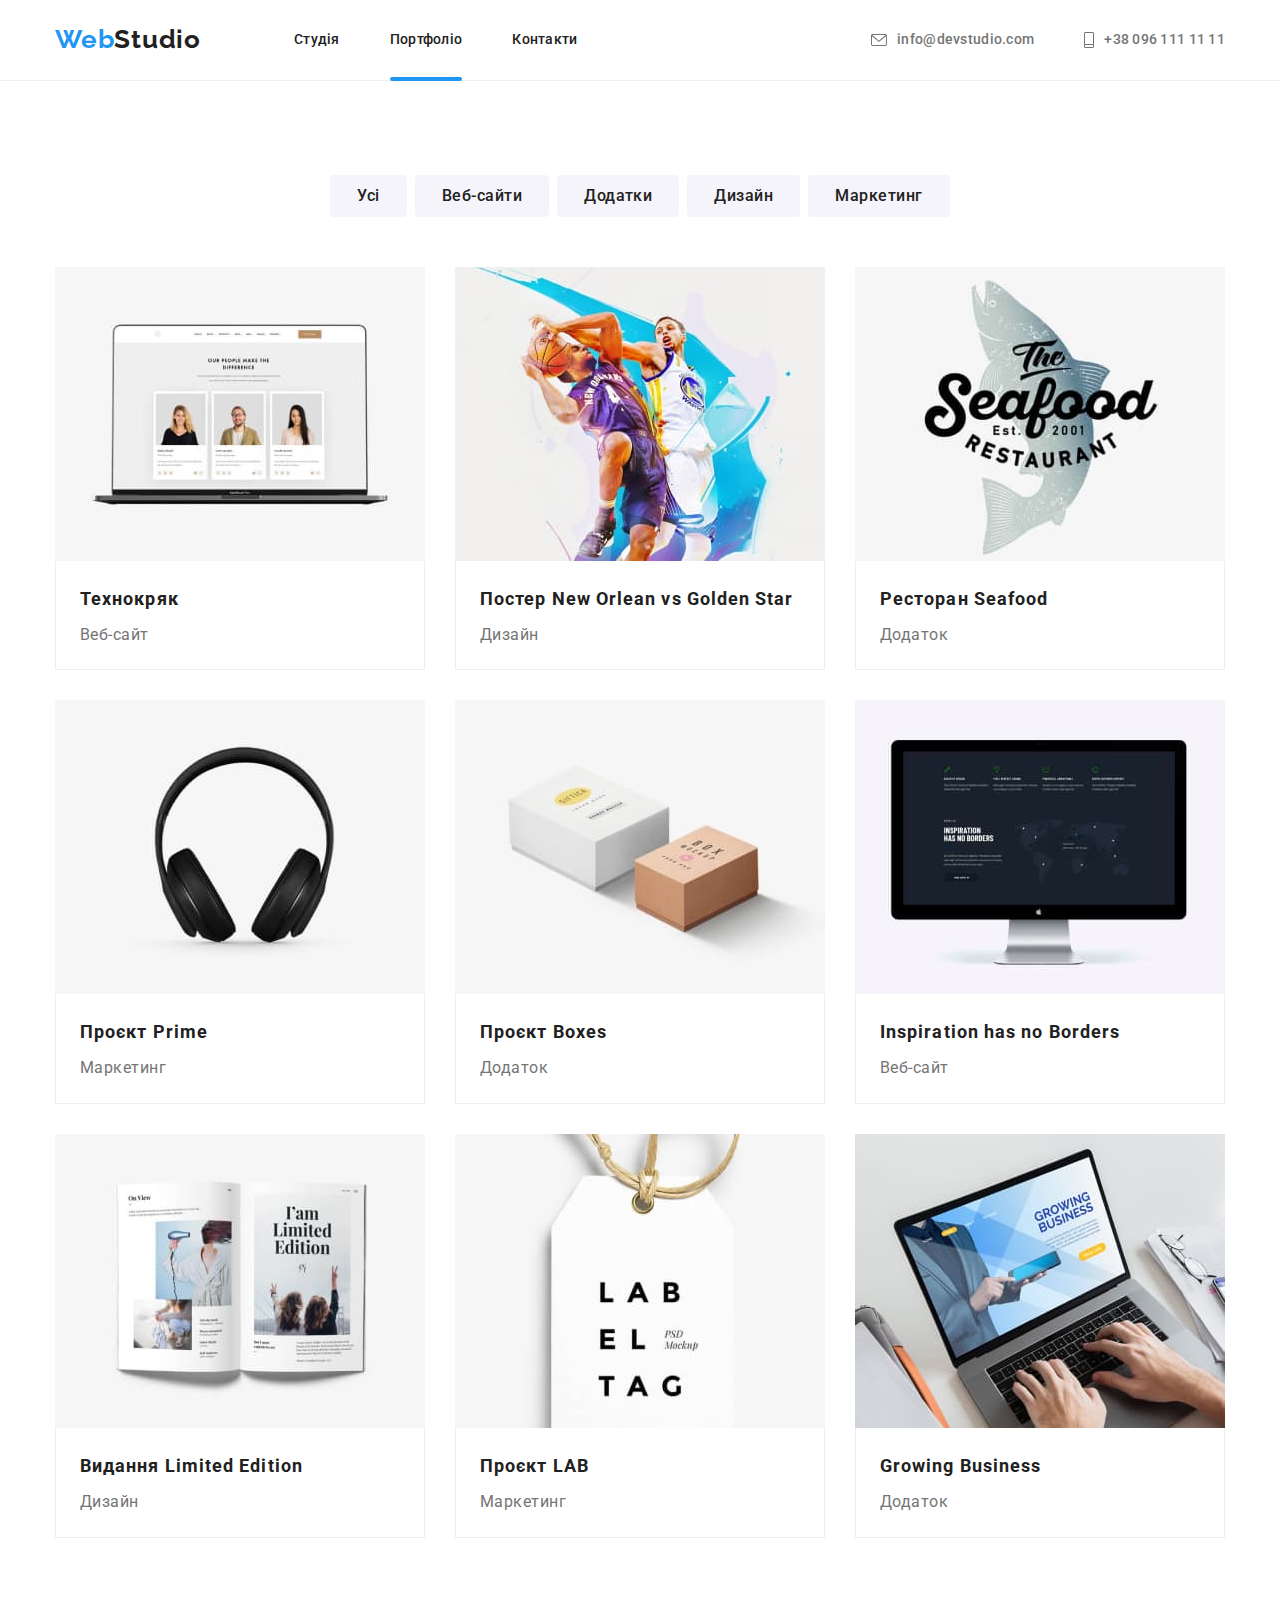
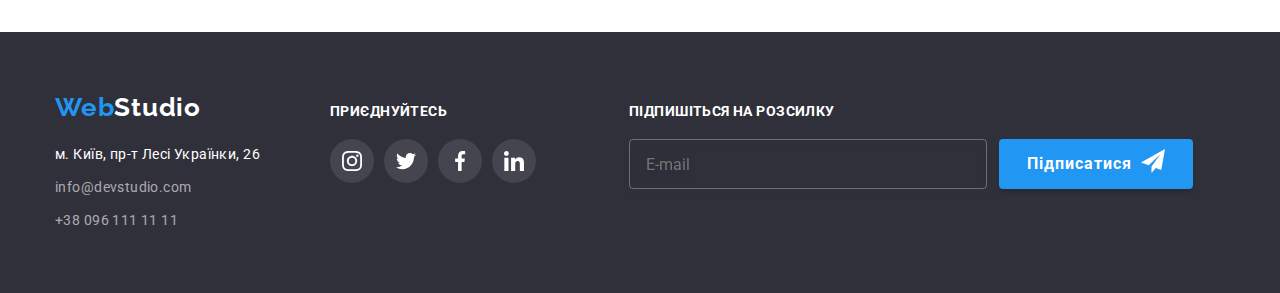
==== portfolio.html @ 8f088856 "1" ====
<!DOCTYPE html>
<html lang="uk">
  <head>
    <meta charset="UTF-8" />
    <meta http-equiv="X-UA-Compatible" content="IE=edge" />
    <meta name="viewport" content="width=device-width, initial-scale=1.0" />
    <title>WebSite</title>
    <link rel="preconnect" href="https://fonts.googleapis.com" />
    <link rel="preconnect" href="https://fonts.gstatic.com" crossorigin />
    <link
      href="https://fonts.googleapis.com/css2?family=Raleway:wght@700&family=Roboto:wght@400;500;700;900&display=swap"
      rel="stylesheet"
    />
    <link
      rel="stylesheet"
      href="https://cdnjs.cloudflare.com/ajax/libs/modern-normalize/1.1.0/modern-normalize.min.css"
    />
    <link rel="stylesheet" href="" />
    <link rel="stylesheet" href="./css/main.min.css" />
  </head>
  <body class="page">
    <header class="page-header">
      <div class="conteiner dis-flex">
        <nav class="header-nav">
          <a href="#" class="logo"><span class="accent">Web</span>Studio</a>
          <ul class="site-nav list">
            <li class="item">
              <a href="./index.html" class="link">Студія</a>
            </li>
            <li class="item">
              <a href="./portfolio.html" class="link current">Портфоліо</a>
            </li>
            <li class="item"><a href="#" class="link">Контакти</a></li>
          </ul>
        </nav>
        <div class="header-connect">
          <ul class="authorization-nav list">
            <li class="item item-mail">
              <a href="mailto:info@devstudio.com" class="link"
                ><svg class="mail-icon" width="16" height="12">
                  <use
                    href="./images/symbol-defs.svg#icon-envelope-hover"
                  ></use>
                </svg>
                info@devstudio.com</a
              >
            </li>
            <li class="item item-tell">
              <a href="tel:+380961111111" class="link">
                <svg class="tell-icon" width="10" height="16">
                  <use href="./images/symbol-defs.svg#icon-Vector"></use>
                </svg>
                +38 096 111 11 11</a
              >
            </li>
          </ul>
        </div>
      </div>
    </header>
    <main>
      <section class="section portfolio-elements">
        <div class="conteiner">
          <h1 class="visually-hidden">Портфоліо</h1>
          <ul class="list">
            <li class="button-list">
              <button type="button" class="button-portf">Усі</button>
            </li>
            <li class="button-list">
              <button type="button" class="button-portf">Веб-сайти</button>
            </li>
            <li class="button-list">
              <button type="button" class="button-portf">Додатки</button>
            </li>
            <li class="button-list">
              <button type="button" class="button-portf">Дизайн</button>
            </li>
            <li class="button-list">
              <button type="button" class="button-portf">Маркетинг</button>
            </li>
          </ul>
          <ul class="portfolio-list">
            <li class="card-set">
              <a href="#" class="link">
                <div class="portfolio-text-wrap">
                  <img src="images/imgport1.jpg" alt="Технокряк" width="370" />
                  <p class="portfolio-text">
                    Ресурс пропонує комплексні пропозиції з різним рівнем
                    функціоналу та сервісів. Все це дозволить відвідувачу
                    отримати вичерпні відомості про компанію чи приватну особу.
                  </p>
                </div>
                <div class="description">
                  <h2 class="portf-title">Технокряк</h2>
                  <p class="paragraph">Веб-сайт</p>
                </div>
              </a>
            </li>
            <li class="card-set">
              <a href="#" class="link">
                <div class="portfolio-text-wrap">
                  <img
                    src="images/imgport2.jpg"
                    alt="Постер New Orlean vs Golden Star"
                    width="370"
                  />
                  <p class="portfolio-text">
                    Ресурс пропонує комплексні пропозиції з різним рівнем
                    функціоналу та сервісів. Все це дозволить відвідувачу
                    отримати вичерпні відомості про компанію чи приватну особу.
                  </p>
                </div>
                <div class="description">
                  <h2 class="portf-title">Постер New Orlean vs Golden Star</h2>
                  <p class="paragraph">Дизайн</p>
                </div>
              </a>
            </li>
            <li class="card-set">
              <a href="#" class="link">
                <div class="portfolio-text-wrap">
                  <img
                    src="images/imgport3.jpg"
                    alt="Ресторан Seafood"
                    width="370"
                  />
                  <p class="portfolio-text">
                    Ресурс пропонує комплексні пропозиції з різним рівнем
                    функціоналу та сервісів. Все це дозволить відвідувачу
                    отримати вичерпні відомості про компанію чи приватну особу.
                  </p>
                </div>
                <div class="description">
                  <h2 class="portf-title">Ресторан Seafood</h2>
                  <p class="paragraph">Додаток</p>
                </div>
              </a>
            </li>
            <li class="card-set">
              <a href="#" class="link">
                <div class="portfolio-text-wrap">
                  <img
                    src="images/imgport4.jpg"
                    alt="Проєкт Prime"
                    width="370"
                  />
                  <p class="portfolio-text">
                    Ресурс пропонує комплексні пропозиції з різним рівнем
                    функціоналу та сервісів. Все це дозволить відвідувачу
                    отримати вичерпні відомості про компанію чи приватну особу.
                  </p>
                </div>
                <div class="description">
                  <h2 class="portf-title">Проєкт Prime</h2>
                  <p class="paragraph">Маркетинг</p>
                </div>
              </a>
            </li>
            <li class="card-set">
              <a href="#" class="link">
                <div class="portfolio-text-wrap">
                  <img
                    src="images/imgport5.jpg"
                    alt="Проєкт Boxes"
                    width="370"
                  />
                  <p class="portfolio-text">
                    Ресурс пропонує комплексні пропозиції з різним рівнем
                    функціоналу та сервісів. Все це дозволить відвідувачу
                    отримати вичерпні відомості про компанію чи приватну особу.
                  </p>
                </div>
                <div class="description">
                  <h2 class="portf-title">Проєкт Boxes</h2>
                  <p class="paragraph">Додаток</p>
                </div>
              </a>
            </li>
            <li class="card-set">
              <a href="#" class="link"
                ><div class="portfolio-text-wrap">
                  <img
                    src="images/imgport6.jpg"
                    alt="Inspiration has no Borders"
                    width="370"
                  />
                  <p class="portfolio-text">
                    Ресурс пропонує комплексні пропозиції з різним рівнем
                    функціоналу та сервісів. Все це дозволить відвідувачу
                    отримати вичерпні відомості про компанію чи приватну особу.
                  </p>
                </div>
                <div class="description">
                  <h2 class="portf-title">Inspiration has no Borders</h2>
                  <p class="paragraph">Веб-сайт</p>
                </div>
              </a>
            </li>
            <li class="card-set">
              <a href="#" class="link"
                ><div class="portfolio-text-wrap">
                  <img
                    src="images/imgport7.jpg"
                    alt="Видання Limited Edition"
                    width="370"
                  />
                  <p class="portfolio-text">
                    Ресурс пропонує комплексні пропозиції з різним рівнем
                    функціоналу та сервісів. Все це дозволить відвідувачу
                    отримати вичерпні відомості про компанію чи приватну особу.
                  </p>
                </div>
                <div class="description">
                  <h2 class="portf-title">Видання Limited Edition</h2>
                  <p class="paragraph">Дизайн</p>
                </div>
              </a>
            </li>
            <li class="card-set">
              <a href="#" class="link"
                ><div class="portfolio-text-wrap">
                  <img src="images/imgport8.jpg" alt="Проєкт LAB" width="370" />
                  <p class="portfolio-text">
                    Ресурс пропонує комплексні пропозиції з різним рівнем
                    функціоналу та сервісів. Все це дозволить відвідувачу
                    отримати вичерпні відомості про компанію чи приватну особу.
                  </p>
                </div>
                <div class="description">
                  <h2 class="portf-title">Проєкт LAB</h2>
                  <p class="paragraph">Маркетинг</p>
                </div>
              </a>
            </li>
            <li class="card-set">
              <a href="#" class="link"
                ><div class="portfolio-text-wrap">
                  <img
                    src="images/imgport9.jpg"
                    alt="Growing Business"
                    width="370"
                  />
                  <p class="portfolio-text">
                    Ресурс пропонує комплексні пропозиції з різним рівнем
                    функціоналу та сервісів. Все це дозволить відвідувачу
                    отримати вичерпні відомості про компанію чи приватну особу.
                  </p>
                </div>
                <div class="description">
                  <h2 class="portf-title">Growing Business</h2>
                  <p class="paragraph">Додаток</p>
                </div>
              </a>
            </li>
          </ul>
        </div>
      </section>
    </main>
    <footer class="footer">
      <div class="conteiner footers">
        <div class="footer-conteiner">
          <a href="#" class="footer-logo"
            ><span class="accent">Web</span>Studio</a
          >
          <address class="address-list">
            <ul class="adress-nav list">
              <li class="adress-item">
                <a
                  href="https://goo.gl/maps/4d14MWFSyeB379iVA"
                  target="_blank"
                  rel="noopener noreferrer nofollow"
                  class="link street"
                  >м. Київ, пр-т Лесі Українки, 26
                </a>
              </li>
              <li class="adress-item">
                <a href="mailto:info@devstudio.com" class="link"
                  >info@devstudio.com</a
                >
              </li>
              <li class="adress-item">
                <a href="tel:+380961111111" class="link">+38 096 111 11 11</a>
              </li>
            </ul>
          </address>
        </div>
        <div class="footer-join">
          <h2 class="jo-in">приєднуйтесь</h2>
          <ul class="join-list list">
            <li class="join-item">
              <a href="" class="join-link link">
                <svg class="socs-icon" width="20" height="20">
                  <use href="./images/symbol-defs.svg#icon-instagram-2"></use>
                </svg>
              </a>
            </li>
            <li class="join-item">
              <a href="" class="join-link link">
                <svg class="socs-icon" width="20" height="20">
                  <use href="./images/symbol-defs.svg#icon-twitter-1"></use>
                </svg>
              </a>
            </li>
            <li class="join-item">
              <a href="" class="join-link link">
                <svg class="socs-icon" width="20" height="20">
                  <use href="./images/symbol-defs.svg#icon-facebook-1"></use>
                </svg>
              </a>
            </li>
            <li class="join-item">
              <a href="" class="join-link link">
                <svg class="socs-icon" width="20" height="20">
                  <use href="./images/symbol-defs.svg#icon-linkedin-1"></use>
                </svg>
              </a>
            </li>
          </ul>
        </div>
        <div class="footer-subscription">
          <p class="subscription">Підпишіться на розсилку</p>

          <form class="subscription-form">
            <input
              type="email"
              name="subscription"
              class="subscription-input"
              placeholder="E-mail"
            />

            <button class="subscription-button">
              Підписатися
              <svg class="writing-icon" width="24" height="24">
                <use href="./images/symbol-defs.svg#icon-icon-send"></use>
              </svg>
            </button>
          </form>
        </div>
      </div>
    </footer>
  </body>
</html>
---- css/main.min.css ----
:root{--primary-text-color: #757575;--title-text-color: #212121;--accent-color: #2196f3;--primary-bg-color: #2196f3;--primary-bt-color: #ffffff;--fone-bt-color: #2196f3;--background-color: #2f303a;--background-bt-clor: #f5f4fa;--color-button-act: #188ce8;--footer-adress: #ffffff99;--border: #eeeeee}body{color:var(--primary-text-color);background-color:var(--primary-bt-color);font-family:Roboto,sans-serif;letter-spacing:.03em}.visually-hidden{position:absolute;white-space:nowrap;width:1px;height:1px;overflow:hidden;border:0;padding:0;clip:rect(0 0 0 0);-webkit-clip-path:inset(50%);clip-path:inset(50%);margin:-1px}.backdrop.is-hidden{opacity:0;visibility:hidden;pointer-events:none}.visually-hidden{position:absolute;white-space:nowrap;width:1px;height:1px;overflow:hidden;border:0;padding:0;clip:rect(0 0 0 0);-webkit-clip-path:inset(50%);clip-path:inset(50%);margin:-1px}.backdrop.is-hidden .modal{transform:translate(-50%, -50%) scale(0)}html{box-sizing:border-box}html{box-sizing:border-box}p,h1,h2,h3,h4,h5,h6{margin:0}ul,ol{margin:0;padding-left:0}button{cursor:pointer}address{font-style:normal}img{display:block;max-width:100%;height:auto}.mail-icon{fill:currentColor;margin-right:10px}.item-mail:hover .mail-icon,.item-mail:focus .mail-icon{fill:currentColor}.tell-icon{fill:currentColor;margin-right:10px}.tell-icon:hover .tell-icon,.tell-icon:focus .tell-icon{fill:currentColor}.writing-icon{margin-left:9px;width:24px;height:24px;fill:var(--primary-bt-color);text-align:center;justify-content:center}.customers-icon{fill:#afb1b8;transition:fill 250ms cubic-bezier(0.4, 0, 0.2, 1),border-color 250ms cubic-bezier(0.4, 0, 0.2, 1)}.customers-link:hover .customers-icon,.customers-link:focus .customers-icon{fill:var(--primary-bg-color)}.soc-icon{fill:currentColor}.soc-icon .soc-link{width:100%;height:100%;background-color:var(--primary-bt-color);border-radius:50%;display:flex;color:#afb1b8;align-items:center;justify-content:center;transition:color 250ms cubic-bezier(0.4, 0, 0.2, 1),background-color 250ms cubic-bezier(0.4, 0, 0.2, 1)}.soc-icon .soc-link *:hover,.soc-icon .soc-link *:focus{background-color:var(--fone-bt-color);color:var(--primary-bt-color)}.logo{margin-right:93px;color:var(--title-text-color);font-family:"Raleway",sans-serif;font-weight:700;font-size:26px;line-height:1.2;letter-spacing:.03em;text-decoration:none}.accent{color:var(--accent-color)}.footer-logo{margin-bottom:20px}.footer-logo{color:var(--primary-bt-color);font-family:"Raleway",sans-serif;font-weight:700;font-size:26px;line-height:1.2;letter-spacing:.03em;text-decoration:none}.hero-title{display:block;max-width:696px;align-items:center}.hero-title{margin-left:auto;margin-right:auto;margin-bottom:30px;color:var(--primary-bt-color);font-weight:900;font-size:44px;line-height:1.36;letter-spacing:.06em;text-transform:uppercase}.feature-list .title{margin-bottom:10px;font-weight:700;font-size:14px;line-height:1.14;letter-spacing:.03em;text-transform:uppercase;color:var(--title-text-color)}.section .section-title{color:var(--title-text-color);font-weight:700;font-size:14px;line-height:1.16;letter-spacing:.03em}.customers-title{padding:0;margin-bottom:50px;font-weight:700;font-size:36px;line-height:42px;text-align:center;letter-spacing:.03em;color:var(--title-text-color)}.portf-title{margin-bottom:4px;color:var(--title-text-color);font-weight:700;font-size:18px;line-height:2;letter-spacing:.06em}.team-title{margin-bottom:50px}.team-title{color:var(--title-text-color);font-weight:700;font-size:36px;line-height:1.16;letter-spacing:.03em;text-align:center}.section-team .title{margin-bottom:10px}.section-list .title{color:var(--title-text-color);font-weight:500;font-size:16px;line-height:1.18;letter-spacing:.03em;text-align:center}.portfolio-list .title{color:var(--title-text-color)}.conteiner{width:1200px;padding-left:15px;padding-right:15px;margin:0 auto}.section{padding-top:94px;padding-bottom:94px}.footer-conteiner{display:flex;flex-direction:column}.feature-conteiner{margin-right:30px}.section-team{padding-top:94px;padding-bottom:94px;background-color:var(--background-bt-clor)}.section-title{display:flex;gap:30px}.section-portfolio{color:var(--primary-text-color);font-size:16px;line-height:1.8;letter-spacing:.03em}.section-foto{padding-top:0}.section-title>.foto-title{flex-basis:calc((100% - 60px)/3)}.backdrop{width:100%;height:100%;background:rgba(0,0,0,.2);position:fixed;top:0;transition:opacity 300ms linear,visibility 300ms linear}.modal{position:absolute;width:528px;height:581px;left:50%;top:50%;padding:40px;transform:translate(-50%, -50%);background:#fff;box-shadow:0px 1px 3px rgba(0,0,0,.12),0px 1px 1px rgba(0,0,0,.14),0px 2px 1px rgba(0,0,0,.2);border-radius:4px;transition:300ms linear}.model-close{width:30px;height:30px;background:var(--primary-bt-color);border:1px solid rgba(0,0,0,.1);border-radius:50%;position:absolute;top:8px;right:8px;display:flex;align-items:center;justify-content:center;cursor:pointer}.model-close:focus,.model-close:hover{fill:var(--primary-bg-color)}.modal-title{text-align:center;font-weight:700;font-size:20px;line-height:23px;text-align:center;letter-spacing:.03em;color:var(--title-text-color);margin-bottom:12px}.modal-input{width:100%;height:40px;border:1px solid rgba(33,33,33,.2);border-radius:4px;color:var(--title-text-color);padding-left:42px;font-size:16px;outline:rgba(0,0,0,0)}.modal-input:focus{color:var(--title-text-color);border-color:var(--accent-color)}.modal-input:focus+.input-icon{fill:var(--accent-color)}.input-wrap{position:relative}.input-icon{position:absolute;left:15px;top:50%;transform:translateY(-50%)}.input-field{margin-bottom:10px}.label-title{font-weight:400;font-size:12px;line-height:14px;letter-spacing:.01em;color:var(--primary-text-color)}.label-title{display:block;margin-bottom:4px}textarea{resize:none}.modal-text{width:100%;height:110px;border:1px solid rgba(33,33,33,.2);border-radius:4px}.modal-text:focus{color:var(--title-text-color);border-color:var(--accent-color)}.modal-text{font-family:"Roboto";font-style:normal;font-weight:400;font-size:12px;line-height:14px;letter-spacing:.01em;padding:12px 16px;color:var(--title-text-color);outline:rgba(0,0,0,0)}.modal-text::-moz-placeholder{font-family:"Roboto";font-style:normal;font-weight:400;font-size:12px;line-height:14px;letter-spacing:.01em;color:rgba(117,117,117,.5)}.modal-text:-ms-input-placeholder{font-family:"Roboto";font-style:normal;font-weight:400;font-size:12px;line-height:14px;letter-spacing:.01em;color:rgba(117,117,117,.5)}.modal-text::placeholder{font-family:"Roboto";font-style:normal;font-weight:400;font-size:12px;line-height:14px;letter-spacing:.01em;color:rgba(117,117,117,.5)}.comment-label{font-weight:400;font-size:12px;line-height:14px;color:var(--primary-text-color)}.comment-label{display:block;margin-bottom:4px}.textarea{border:1px solid rgba(33,33,33,.2);border-radius:4px;outline:rgba(0,0,0,0)}.modal-field{margin-bottom:20px}.checkbox-field{display:flex;margin-bottom:30px;justify-content:center;text-align:center;align-items:center;margin-left:auto;margin-right:auto}.checkbox-label{display:flex;align-items:center;font-weight:400;font-size:14px;line-height:24px;letter-spacing:.03em;color:var(--primary-text-color)}.checkbox-label span{width:16px;height:15px;border:2px solid var(--title-text-color);border-radius:2px;display:flex;align-items:center;justify-content:center;fill:rgba(0,0,0,0);margin-right:9px;justify-content:center;text-align:center;align-items:center}.input-check:focus+.checkbox-label span span{border-color:var(--accent-color)}.input-check:checked+.checkbox-label span span{background-color:#2196f3;border-color:rgba(0,0,0,0);fill:var(--primary-bt-color)}.modal-form>.button{display:flex;margin:auto}.doc{padding-left:2px;color:var(--accent-color)}.submit-button{margin:auto}.submit-button{border-radius:4px;border-color:rgba(0,0,0,0);padding:10px 50px;display:flex;font-family:inherit;color:var(--primary-bt-color);background-color:var(--primary-bg-color);font-weight:700;font-size:16px;line-height:1.88;letter-spacing:.06em;cursor:pointer;box-shadow:0px 4px 4px rgba(0,0,0,.15);transition:color 250ms cubic-bezier(0.4, 0, 0.2, 1),background-color 250ms cubic-bezier(0.4, 0, 0.2, 1)}.submit-button:hover,.submit-button:focus{background-color:#188ce8}.button{display:flex}.button{border-radius:4px;border-color:rgba(0,0,0,0);padding:10px 32px;display:inline-block;font-family:inherit;color:var(--primary-bt-color);background-color:var(--fone-bt-color);font-weight:700;font-size:16px;line-height:1.88;letter-spacing:.06em;cursor:pointer;box-shadow:0px 4px 4px rgba(0,0,0,.15);transition:color 250ms cubic-bezier(0.4, 0, 0.2, 1),background-color 250ms cubic-bezier(0.4, 0, 0.2, 1)}.button:hover,.button:focus{background-color:var(--color-button-act)}.subscription-button{border-radius:4px;border-color:rgba(0,0,0,0);padding:10px 28px;display:inline-block;font-family:inherit;color:var(--primary-bt-color);background-color:var(--fone-bt-color);font-weight:700;font-size:16px;line-height:1.88;letter-spacing:.06em;cursor:pointer;box-shadow:0px 4px 4px rgba(0,0,0,.15);transition:color 250ms cubic-bezier(0.4, 0, 0.2, 1),background-color 250ms cubic-bezier(0.4, 0, 0.2, 1);display:flex;border:0px}.subscription-button:focus,.subscription-button:hover{background-color:var(--color-button-act)}.button-portf{border-radius:4px;padding:6px 25px;display:inline-block;border-color:rgba(0,0,0,0);color:var(--title-text-color);background-color:var(--background-bt-clor);font-family:"Roboto",sans-serif;font-weight:500;font-size:16px;line-height:1.6;letter-spacing:.03em;cursor:pointer;text-align:center;transition:color 250ms cubic-bezier(0.4, 0, 0.2, 1),background-color 250ms cubic-bezier(0.4, 0, 0.2, 1),box-shadow 250ms cubic-bezier(0.4, 0, 0.2, 1)}.button-portf:focus,.button-portf:hover{color:var(--primary-bt-color);background-color:var(--fone-bt-color);box-shadow:0px 3px 1px rgba(0,0,0,.1),0px 1px 2px rgba(0,0,0,.08),0px 2px 2px rgba(0,0,0,.12)}.submit-button{margin:auto}.submit-button{border-radius:4px;border-color:rgba(0,0,0,0);padding:10px 50px;display:flex;font-family:inherit;color:var(--primary-bt-color);background-color:var(--primary-bg-color);font-weight:700;font-size:16px;line-height:1.88;letter-spacing:.06em;cursor:pointer;box-shadow:0px 4px 4px rgba(0,0,0,.15);transition:color 250ms cubic-bezier(0.4, 0, 0.2, 1),background-color 250ms cubic-bezier(0.4, 0, 0.2, 1)}.submit-button:hover,.submit-button:focus{background-color:#188ce8}.modal-form>.button{display:flex;margin:auto}.page-header{background-color:var(--primary-bt-color);border-bottom:1px solid var(--border)}.header-nav{display:flex;align-items:center}.list{list-style:none}.site-nav .link{display:inline-block;padding-top:32px;padding-bottom:32px}.site-nav .link .link:focus,.site-nav .link .link:hover{color:var(--accent-color)}.site-nav .link .link.current{color:var(--fone-bt-color)}.site-nav.list{display:flex;gap:50px}.site-nav .link{color:var(--title-text-color);font-weight:500;font-size:14px;line-height:1.14;letter-spacing:.02em;text-decoration:none;transition:color 250ms cubic-bezier(0.4, 0, 0.2, 1)}.link.current::after{position:absolute;content:"";height:4px;width:100%;bottom:-1px;left:0;background:#2196f3;border-radius:2px}.dis-flex{display:flex;align-items:center}.hero{max-width:1600px;padding-top:200px;padding-bottom:200px;background-color:#c4c4c4;text-align:center;background-image:linear-gradient(rgba(47, 48, 58, 0.4), rgba(47, 48, 58, 0.4)),url(../images/hero-img.jpg);background-repeat:no-repeat;background-position:center;background-size:cover;margin:auto}.feature-list{display:flex;flex-direction:row}.feature-list>.feature-conteiner{flex-basis:calc((100% - 90px)/4)}.feature-list>.feature-conteiner{flex-basis:calc((100% - 90px)/4)}.feature-conteiner:last-child{margin-right:0px}.feature-list .text{font-size:14px;line-height:1.7;letter-spacing:.03em}.graphics{display:flex;width:270px;height:120px;background:#f5f4fa;border-radius:4px;margin-bottom:30px;align-items:center;justify-content:center}.img{display:block;max-width:100%;height:auto}.foto-text-wrap{position:relative}.foto-text{bottom:0;width:100%;height:70px;position:absolute;padding-top:27px;padding-bottom:27px;font-style:normal;font-weight:700;font-size:14px;line-height:16px;text-align:center;letter-spacing:.03em;text-transform:uppercase;color:var(--primary-bt-color);background-color:rgba(47,48,58,.8)}.fone-color{background-color:var(--primary-bt-color);box-shadow:0px 1px 3px rgba(0,0,0,.12),0px 1px 1px rgba(0,0,0,.14),0px 2px 1px rgba(0,0,0,.2)}.person{padding-top:30px;padding-bottom:30px}.section-list{display:flex;flex-wrap:wrap}.section-list .poscition{padding-bottom:30px}.section-list{flex-basis:calc(25% - 30px)}.section-team .section-list{display:flex;gap:30px}.soc-list{display:flex;justify-content:center;gap:10px}.soc-item{width:44px;height:44px}.position{font-size:16px;line-height:1.18;letter-spacing:.03em;text-align:center;margin-bottom:16px}.section-customers{padding-top:94px;padding-bottom:94px}.customers-list{display:flex;gap:30px}.customers-item{width:calc((100% - 150px)/6);height:90px}.customers-link{width:100%;height:100%;border:1px solid #afb1b8;border-radius:4px;display:flex;align-items:center;justify-content:center;transition:border-color 250ms cubic-bezier(0.4, 0, 0.2, 1)}.customers-link:hover,.customers-link:focus{border-color:var(--primary-bg-color)}.footer{padding-top:60px;padding-bottom:60px;color:var(--primary-text-color);background-color:var(--background-color)}.footers{display:flex;align-items:baseline}.adress-item{margin-bottom:9px}.adress-item .link{margin-bottom:9px}.adress-item:last-child{margin-bottom:0px}.adress-nav .link.street{color:var(--primary-bt-color);font-size:14px;line-height:1.7;letter-spacing:.03em;text-decoration:none;cursor:pointer;font-style:normal}.adress-nav .link{color:var(--footer-adress);font-size:14px;line-height:1.7;letter-spacing:.03em;text-decoration:none;font-style:normal;transition:color 250ms cubic-bezier(0.4, 0, 0.2, 1)}.adress-nav .link .link:hover,.adress-nav .link .link:focus{color:var(--accent-color)}.footer-join{display:flex;margin-left:70px;flex-direction:column}.jo-in{margin-bottom:20px;font-weight:700;font-size:14px;line-height:16px;letter-spacing:.03em;text-transform:uppercase;color:var(--primary-bt-color)}.join-list{display:flex;gap:10px}.join-item{width:44px;height:44px}.socs-icon{fill:var(--primary-bt-color)}.join-link{width:100%;height:100%;background-color:rgba(255,255,255,.1);border-radius:50%;display:flex;align-items:center;justify-content:center;transition:background-color 250ms cubic-bezier(0.4, 0, 0.2, 1)}.join-link:hover,.join-link:focus{background-color:var(--fone-bt-color)}.portfolio-elements .list{display:flex;flex-direction:row;gap:8px;margin-bottom:50px;justify-content:center}.portfolio-list .link{text-decoration:none;display:block;transition:box-shadow 250ms cubic-bezier(0.4, 0, 0.2, 1)}.portfolio-text-wrap{position:relative;overflow:hidden}.card-set:hover .portfolio-text{transform:translateY(0)}.portfolio-text{position:absolute;top:0;padding:63px 24px;font-style:normal;font-weight:400;font-size:18px;line-height:28px;letter-spacing:.03em;color:var(--primary-bt-color);background-color:rgba(33,150,243,.9);transform:translateY(100%);transition:transform 250ms cubic-bezier(0.4, 0, 0.2, 1);overflow:auto}.portfolio-list{display:flex;flex-wrap:wrap;gap:30px;flex-basis:calc(25% - 30px);list-style:none}.portfolio-list .link:hover,.portfolio-list .link:focus{box-shadow:0px 1px 1px rgba(0,0,0,.12),0px 4px 4px rgba(0,0,0,.06),1px 4px 6px rgba(0,0,0,.16)}.description{padding-left:24px;padding-right:24px;padding-top:20px;padding-bottom:20px;border-left:1px solid var(--border);border-right:1px solid var(--border);border-bottom:1px solid var(--border)}.paragraph{color:var(--primary-text-color);font-size:16px;line-height:1.8;letter-spacing:.03em}.footer-subscription{margin-left:93px}.subscription{font-weight:700;font-size:14px;line-height:16px;letter-spacing:.03em;text-transform:uppercase;color:var(--primary-bt-color);margin-bottom:20px}.subscription-form{display:flex;gap:12px;align-items:center}.subscription-input{width:358px;height:50px;background-color:rgba(0,0,0,0);border:1px solid rgba(255,255,255,.3);filter:drop-shadow(0px 4px 4px rgba(0, 0, 0, 0.15));border-radius:4px;outline:rgba(0,0,0,0);padding-left:16px;color:var(--primary-bt-color)}.subscription-input:focus{color:var(--primary-bt-color);border-color:#2196f3}.authorization-nav{display:flex;gap:50px}.authorization-nav .link{display:flex;padding-top:32px;padding-bottom:32px;align-items:center;font-weight:500;font-size:14px;line-height:1.14;letter-spacing:.02em;color:inherit;text-decoration:none;transition:color 250ms cubic-bezier(0.4, 0, 0.2, 1)}.header-connect{margin-left:auto}.item{position:relative}.item-mail .link:focus,.item-mail .link:hover{color:var(--accent-color)}.item-tell .link:hover,.item-tell .link:focus{color:var(--accent-color)}/*# sourceMappingURL=main.min.css.map */
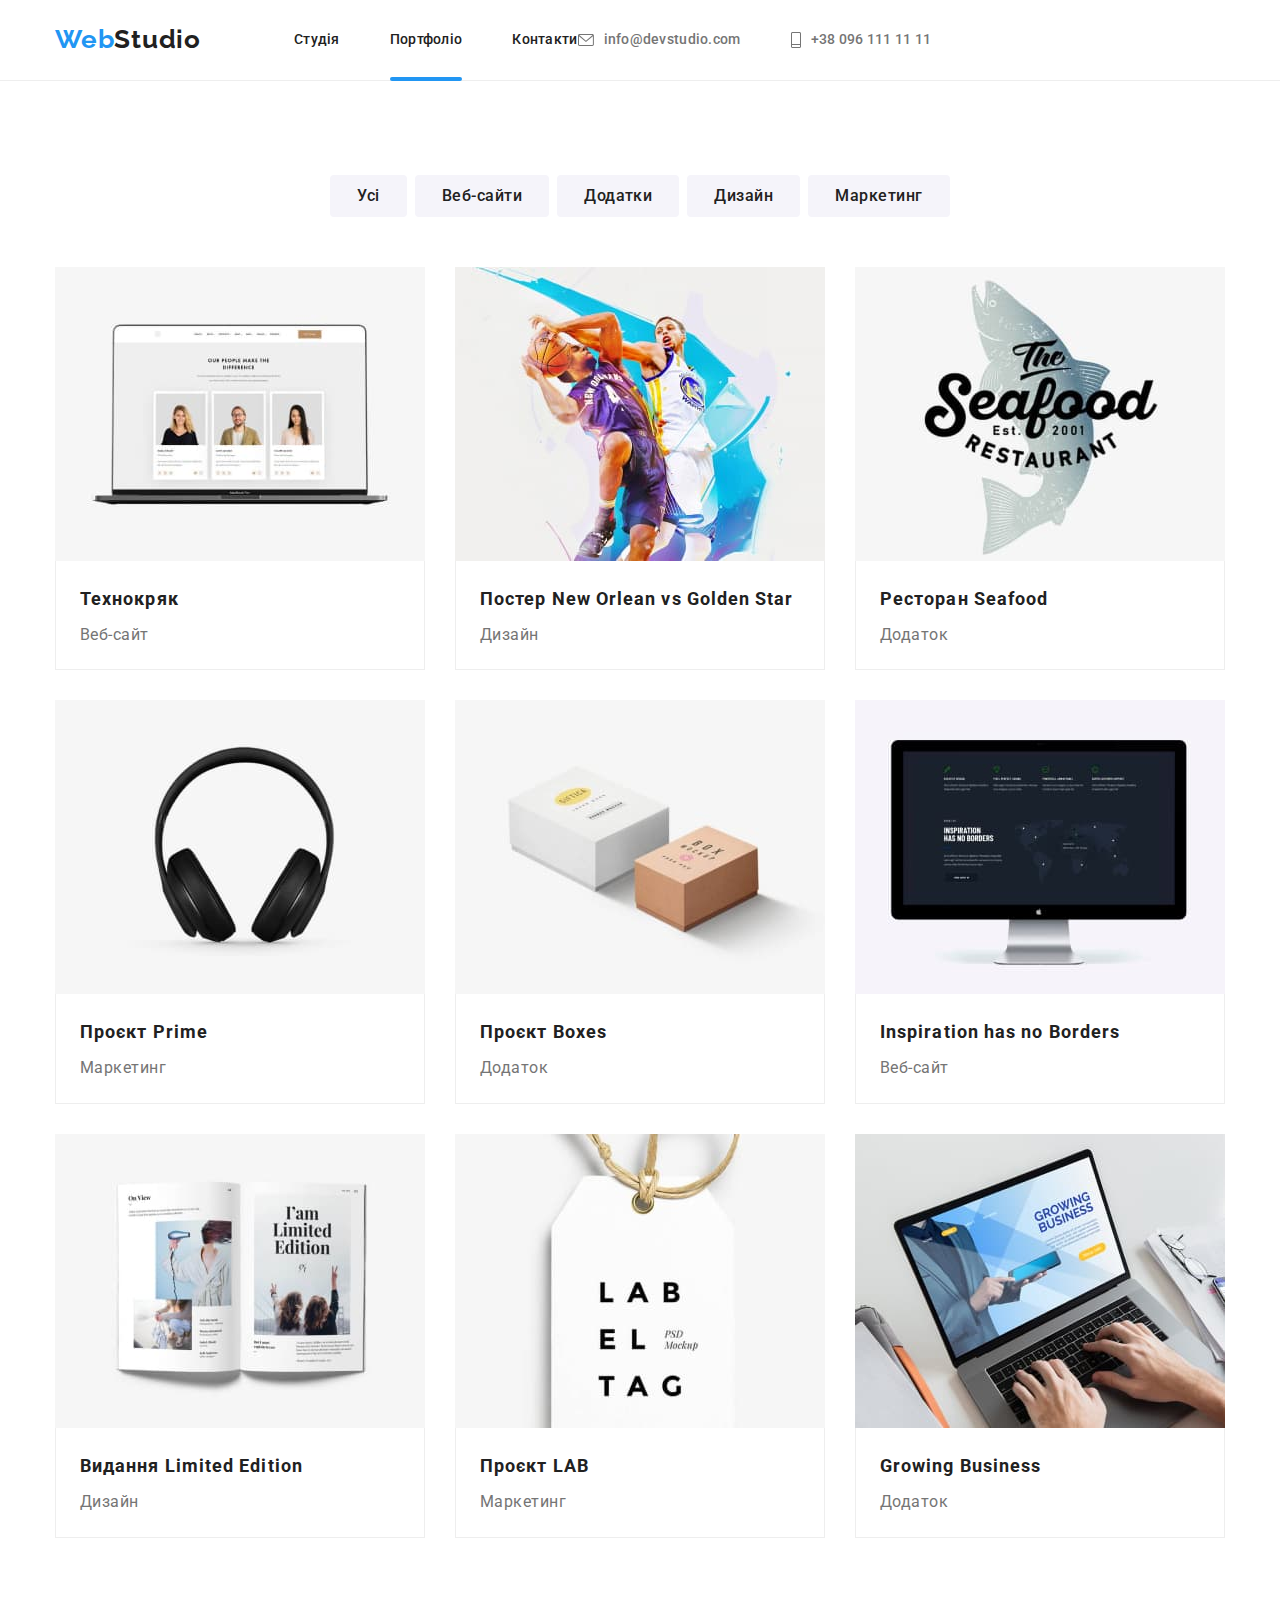
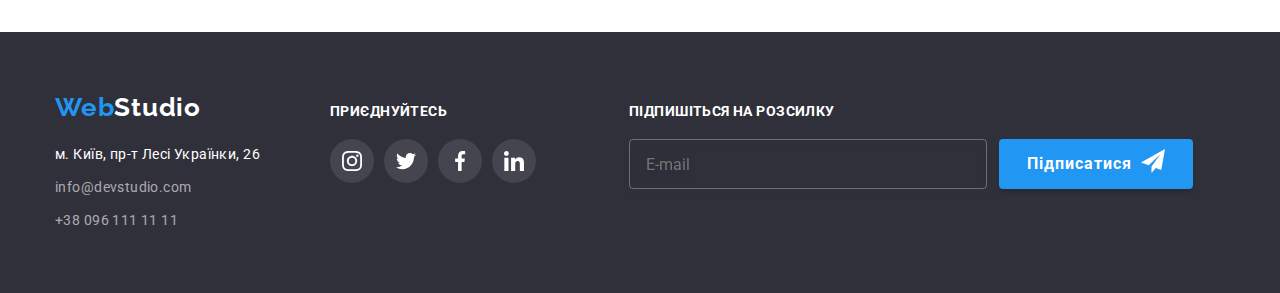
==== commit db7f49a3: "1" ====
--- a/portfolio.html
+++ b/portfolio.html
@@ -20,21 +20,23 @@
   </head>
   <body class="page">
     <header class="page-header">
-      <div class="conteiner dis-flex">
-        <nav class="header-nav">
-          <a href="#" class="logo"><span class="accent">Web</span>Studio</a>
-          <ul class="site-nav list">
-            <li class="item">
+      <div class="conteiner header__conteiner">
+        <nav class="navigation">
+          <a href="#" class="logo navigation__logo"
+            ><span class="accent">Web</span>Studio</a
+          >
+          <ul class="menu list">
+            <li class="menu__item">
               <a href="./index.html" class="link">Студія</a>
             </li>
-            <li class="item">
+            <li class="menu__item">
               <a href="./portfolio.html" class="link current">Портфоліо</a>
             </li>
-            <li class="item"><a href="#" class="link">Контакти</a></li>
+            <li class="menu__item"><a href="#" class="link">Контакти</a></li>
           </ul>
         </nav>
-        <div class="header-connect">
-          <ul class="authorization-nav list">
+        <div class="connect">
+          <ul class="connect__navigation list">
             <li class="item item-mail">
               <a href="mailto:info@devstudio.com" class="link"
                 ><svg class="mail-icon" width="16" height="12">
@@ -63,19 +65,29 @@
           <h1 class="visually-hidden">Портфоліо</h1>
           <ul class="list">
             <li class="button-list">
-              <button type="button" class="button-portf">Усі</button>
-            </li>
-            <li class="button-list">
-              <button type="button" class="button-portf">Веб-сайти</button>
-            </li>
-            <li class="button-list">
-              <button type="button" class="button-portf">Додатки</button>
-            </li>
-            <li class="button-list">
-              <button type="button" class="button-portf">Дизайн</button>
-            </li>
-            <li class="button-list">
-              <button type="button" class="button-portf">Маркетинг</button>
+              <button type="button" class="button-portf bt--color-white">
+                Усі
+              </button>
+            </li>
+            <li class="button-list">
+              <button type="button" class="button-portf bt--color-white">
+                Веб-сайти
+              </button>
+            </li>
+            <li class="button-list">
+              <button type="button" class="button-portf bt--color-white">
+                Додатки
+              </button>
+            </li>
+            <li class="button-list">
+              <button type="button" class="button-portf bt--color-white">
+                Дизайн
+              </button>
+            </li>
+            <li class="button-list">
+              <button type="button" class="button-portf bt--color-white">
+                Маркетинг
+              </button>
             </li>
           </ul>
           <ul class="portfolio-list">
--- a/css/main.min.css
+++ b/css/main.min.css
@@ -1 +1 @@
-:root{--primary-text-color: #757575;--title-text-color: #212121;--accent-color: #2196f3;--primary-bg-color: #2196f3;--primary-bt-color: #ffffff;--fone-bt-color: #2196f3;--background-color: #2f303a;--background-bt-clor: #f5f4fa;--color-button-act: #188ce8;--footer-adress: #ffffff99;--border: #eeeeee}body{color:var(--primary-text-color);background-color:var(--primary-bt-color);font-family:Roboto,sans-serif;letter-spacing:.03em}.visually-hidden{position:absolute;white-space:nowrap;width:1px;height:1px;overflow:hidden;border:0;padding:0;clip:rect(0 0 0 0);-webkit-clip-path:inset(50%);clip-path:inset(50%);margin:-1px}.backdrop.is-hidden{opacity:0;visibility:hidden;pointer-events:none}.visually-hidden{position:absolute;white-space:nowrap;width:1px;height:1px;overflow:hidden;border:0;padding:0;clip:rect(0 0 0 0);-webkit-clip-path:inset(50%);clip-path:inset(50%);margin:-1px}.backdrop.is-hidden .modal{transform:translate(-50%, -50%) scale(0)}html{box-sizing:border-box}html{box-sizing:border-box}p,h1,h2,h3,h4,h5,h6{margin:0}ul,ol{margin:0;padding-left:0}button{cursor:pointer}address{font-style:normal}img{display:block;max-width:100%;height:auto}.mail-icon{fill:currentColor;margin-right:10px}.item-mail:hover .mail-icon,.item-mail:focus .mail-icon{fill:currentColor}.tell-icon{fill:currentColor;margin-right:10px}.tell-icon:hover .tell-icon,.tell-icon:focus .tell-icon{fill:currentColor}.writing-icon{margin-left:9px;width:24px;height:24px;fill:var(--primary-bt-color);text-align:center;justify-content:center}.customers-icon{fill:#afb1b8;transition:fill 250ms cubic-bezier(0.4, 0, 0.2, 1),border-color 250ms cubic-bezier(0.4, 0, 0.2, 1)}.customers-link:hover .customers-icon,.customers-link:focus .customers-icon{fill:var(--primary-bg-color)}.soc-icon{fill:currentColor}.soc-icon .soc-link{width:100%;height:100%;background-color:var(--primary-bt-color);border-radius:50%;display:flex;color:#afb1b8;align-items:center;justify-content:center;transition:color 250ms cubic-bezier(0.4, 0, 0.2, 1),background-color 250ms cubic-bezier(0.4, 0, 0.2, 1)}.soc-icon .soc-link *:hover,.soc-icon .soc-link *:focus{background-color:var(--fone-bt-color);color:var(--primary-bt-color)}.logo{margin-right:93px;color:var(--title-text-color);font-family:"Raleway",sans-serif;font-weight:700;font-size:26px;line-height:1.2;letter-spacing:.03em;text-decoration:none}.accent{color:var(--accent-color)}.footer-logo{margin-bottom:20px}.footer-logo{color:var(--primary-bt-color);font-family:"Raleway",sans-serif;font-weight:700;font-size:26px;line-height:1.2;letter-spacing:.03em;text-decoration:none}.hero-title{display:block;max-width:696px;align-items:center}.hero-title{margin-left:auto;margin-right:auto;margin-bottom:30px;color:var(--primary-bt-color);font-weight:900;font-size:44px;line-height:1.36;letter-spacing:.06em;text-transform:uppercase}.feature-list .title{margin-bottom:10px;font-weight:700;font-size:14px;line-height:1.14;letter-spacing:.03em;text-transform:uppercase;color:var(--title-text-color)}.section .section-title{color:var(--title-text-color);font-weight:700;font-size:14px;line-height:1.16;letter-spacing:.03em}.customers-title{padding:0;margin-bottom:50px;font-weight:700;font-size:36px;line-height:42px;text-align:center;letter-spacing:.03em;color:var(--title-text-color)}.portf-title{margin-bottom:4px;color:var(--title-text-color);font-weight:700;font-size:18px;line-height:2;letter-spacing:.06em}.team-title{margin-bottom:50px}.team-title{color:var(--title-text-color);font-weight:700;font-size:36px;line-height:1.16;letter-spacing:.03em;text-align:center}.section-team .title{margin-bottom:10px}.section-list .title{color:var(--title-text-color);font-weight:500;font-size:16px;line-height:1.18;letter-spacing:.03em;text-align:center}.portfolio-list .title{color:var(--title-text-color)}.conteiner{width:1200px;padding-left:15px;padding-right:15px;margin:0 auto}.section{padding-top:94px;padding-bottom:94px}.footer-conteiner{display:flex;flex-direction:column}.feature-conteiner{margin-right:30px}.section-team{padding-top:94px;padding-bottom:94px;background-color:var(--background-bt-clor)}.section-title{display:flex;gap:30px}.section-portfolio{color:var(--primary-text-color);font-size:16px;line-height:1.8;letter-spacing:.03em}.section-foto{padding-top:0}.section-title>.foto-title{flex-basis:calc((100% - 60px)/3)}.backdrop{width:100%;height:100%;background:rgba(0,0,0,.2);position:fixed;top:0;transition:opacity 300ms linear,visibility 300ms linear}.modal{position:absolute;width:528px;height:581px;left:50%;top:50%;padding:40px;transform:translate(-50%, -50%);background:#fff;box-shadow:0px 1px 3px rgba(0,0,0,.12),0px 1px 1px rgba(0,0,0,.14),0px 2px 1px rgba(0,0,0,.2);border-radius:4px;transition:300ms linear}.model-close{width:30px;height:30px;background:var(--primary-bt-color);border:1px solid rgba(0,0,0,.1);border-radius:50%;position:absolute;top:8px;right:8px;display:flex;align-items:center;justify-content:center;cursor:pointer}.model-close:focus,.model-close:hover{fill:var(--primary-bg-color)}.modal-title{text-align:center;font-weight:700;font-size:20px;line-height:23px;text-align:center;letter-spacing:.03em;color:var(--title-text-color);margin-bottom:12px}.modal-input{width:100%;height:40px;border:1px solid rgba(33,33,33,.2);border-radius:4px;color:var(--title-text-color);padding-left:42px;font-size:16px;outline:rgba(0,0,0,0)}.modal-input:focus{color:var(--title-text-color);border-color:var(--accent-color)}.modal-input:focus+.input-icon{fill:var(--accent-color)}.input-wrap{position:relative}.input-icon{position:absolute;left:15px;top:50%;transform:translateY(-50%)}.input-field{margin-bottom:10px}.label-title{font-weight:400;font-size:12px;line-height:14px;letter-spacing:.01em;color:var(--primary-text-color)}.label-title{display:block;margin-bottom:4px}textarea{resize:none}.modal-text{width:100%;height:110px;border:1px solid rgba(33,33,33,.2);border-radius:4px}.modal-text:focus{color:var(--title-text-color);border-color:var(--accent-color)}.modal-text{font-family:"Roboto";font-style:normal;font-weight:400;font-size:12px;line-height:14px;letter-spacing:.01em;padding:12px 16px;color:var(--title-text-color);outline:rgba(0,0,0,0)}.modal-text::-moz-placeholder{font-family:"Roboto";font-style:normal;font-weight:400;font-size:12px;line-height:14px;letter-spacing:.01em;color:rgba(117,117,117,.5)}.modal-text:-ms-input-placeholder{font-family:"Roboto";font-style:normal;font-weight:400;font-size:12px;line-height:14px;letter-spacing:.01em;color:rgba(117,117,117,.5)}.modal-text::placeholder{font-family:"Roboto";font-style:normal;font-weight:400;font-size:12px;line-height:14px;letter-spacing:.01em;color:rgba(117,117,117,.5)}.comment-label{font-weight:400;font-size:12px;line-height:14px;color:var(--primary-text-color)}.comment-label{display:block;margin-bottom:4px}.textarea{border:1px solid rgba(33,33,33,.2);border-radius:4px;outline:rgba(0,0,0,0)}.modal-field{margin-bottom:20px}.checkbox-field{display:flex;margin-bottom:30px;justify-content:center;text-align:center;align-items:center;margin-left:auto;margin-right:auto}.checkbox-label{display:flex;align-items:center;font-weight:400;font-size:14px;line-height:24px;letter-spacing:.03em;color:var(--primary-text-color)}.checkbox-label span{width:16px;height:15px;border:2px solid var(--title-text-color);border-radius:2px;display:flex;align-items:center;justify-content:center;fill:rgba(0,0,0,0);margin-right:9px;justify-content:center;text-align:center;align-items:center}.input-check:focus+.checkbox-label span span{border-color:var(--accent-color)}.input-check:checked+.checkbox-label span span{background-color:#2196f3;border-color:rgba(0,0,0,0);fill:var(--primary-bt-color)}.modal-form>.button{display:flex;margin:auto}.doc{padding-left:2px;color:var(--accent-color)}.submit-button{margin:auto}.submit-button{border-radius:4px;border-color:rgba(0,0,0,0);padding:10px 50px;display:flex;font-family:inherit;color:var(--primary-bt-color);background-color:var(--primary-bg-color);font-weight:700;font-size:16px;line-height:1.88;letter-spacing:.06em;cursor:pointer;box-shadow:0px 4px 4px rgba(0,0,0,.15);transition:color 250ms cubic-bezier(0.4, 0, 0.2, 1),background-color 250ms cubic-bezier(0.4, 0, 0.2, 1)}.submit-button:hover,.submit-button:focus{background-color:#188ce8}.button{display:flex}.button{border-radius:4px;border-color:rgba(0,0,0,0);padding:10px 32px;display:inline-block;font-family:inherit;color:var(--primary-bt-color);background-color:var(--fone-bt-color);font-weight:700;font-size:16px;line-height:1.88;letter-spacing:.06em;cursor:pointer;box-shadow:0px 4px 4px rgba(0,0,0,.15);transition:color 250ms cubic-bezier(0.4, 0, 0.2, 1),background-color 250ms cubic-bezier(0.4, 0, 0.2, 1)}.button:hover,.button:focus{background-color:var(--color-button-act)}.subscription-button{border-radius:4px;border-color:rgba(0,0,0,0);padding:10px 28px;display:inline-block;font-family:inherit;color:var(--primary-bt-color);background-color:var(--fone-bt-color);font-weight:700;font-size:16px;line-height:1.88;letter-spacing:.06em;cursor:pointer;box-shadow:0px 4px 4px rgba(0,0,0,.15);transition:color 250ms cubic-bezier(0.4, 0, 0.2, 1),background-color 250ms cubic-bezier(0.4, 0, 0.2, 1);display:flex;border:0px}.subscription-button:focus,.subscription-button:hover{background-color:var(--color-button-act)}.button-portf{border-radius:4px;padding:6px 25px;display:inline-block;border-color:rgba(0,0,0,0);color:var(--title-text-color);background-color:var(--background-bt-clor);font-family:"Roboto",sans-serif;font-weight:500;font-size:16px;line-height:1.6;letter-spacing:.03em;cursor:pointer;text-align:center;transition:color 250ms cubic-bezier(0.4, 0, 0.2, 1),background-color 250ms cubic-bezier(0.4, 0, 0.2, 1),box-shadow 250ms cubic-bezier(0.4, 0, 0.2, 1)}.button-portf:focus,.button-portf:hover{color:var(--primary-bt-color);background-color:var(--fone-bt-color);box-shadow:0px 3px 1px rgba(0,0,0,.1),0px 1px 2px rgba(0,0,0,.08),0px 2px 2px rgba(0,0,0,.12)}.submit-button{margin:auto}.submit-button{border-radius:4px;border-color:rgba(0,0,0,0);padding:10px 50px;display:flex;font-family:inherit;color:var(--primary-bt-color);background-color:var(--primary-bg-color);font-weight:700;font-size:16px;line-height:1.88;letter-spacing:.06em;cursor:pointer;box-shadow:0px 4px 4px rgba(0,0,0,.15);transition:color 250ms cubic-bezier(0.4, 0, 0.2, 1),background-color 250ms cubic-bezier(0.4, 0, 0.2, 1)}.submit-button:hover,.submit-button:focus{background-color:#188ce8}.modal-form>.button{display:flex;margin:auto}.page-header{background-color:var(--primary-bt-color);border-bottom:1px solid var(--border)}.header-nav{display:flex;align-items:center}.list{list-style:none}.site-nav .link{display:inline-block;padding-top:32px;padding-bottom:32px}.site-nav .link .link:focus,.site-nav .link .link:hover{color:var(--accent-color)}.site-nav .link .link.current{color:var(--fone-bt-color)}.site-nav.list{display:flex;gap:50px}.site-nav .link{color:var(--title-text-color);font-weight:500;font-size:14px;line-height:1.14;letter-spacing:.02em;text-decoration:none;transition:color 250ms cubic-bezier(0.4, 0, 0.2, 1)}.link.current::after{position:absolute;content:"";height:4px;width:100%;bottom:-1px;left:0;background:#2196f3;border-radius:2px}.dis-flex{display:flex;align-items:center}.hero{max-width:1600px;padding-top:200px;padding-bottom:200px;background-color:#c4c4c4;text-align:center;background-image:linear-gradient(rgba(47, 48, 58, 0.4), rgba(47, 48, 58, 0.4)),url(../images/hero-img.jpg);background-repeat:no-repeat;background-position:center;background-size:cover;margin:auto}.feature-list{display:flex;flex-direction:row}.feature-list>.feature-conteiner{flex-basis:calc((100% - 90px)/4)}.feature-list>.feature-conteiner{flex-basis:calc((100% - 90px)/4)}.feature-conteiner:last-child{margin-right:0px}.feature-list .text{font-size:14px;line-height:1.7;letter-spacing:.03em}.graphics{display:flex;width:270px;height:120px;background:#f5f4fa;border-radius:4px;margin-bottom:30px;align-items:center;justify-content:center}.img{display:block;max-width:100%;height:auto}.foto-text-wrap{position:relative}.foto-text{bottom:0;width:100%;height:70px;position:absolute;padding-top:27px;padding-bottom:27px;font-style:normal;font-weight:700;font-size:14px;line-height:16px;text-align:center;letter-spacing:.03em;text-transform:uppercase;color:var(--primary-bt-color);background-color:rgba(47,48,58,.8)}.fone-color{background-color:var(--primary-bt-color);box-shadow:0px 1px 3px rgba(0,0,0,.12),0px 1px 1px rgba(0,0,0,.14),0px 2px 1px rgba(0,0,0,.2)}.person{padding-top:30px;padding-bottom:30px}.section-list{display:flex;flex-wrap:wrap}.section-list .poscition{padding-bottom:30px}.section-list{flex-basis:calc(25% - 30px)}.section-team .section-list{display:flex;gap:30px}.soc-list{display:flex;justify-content:center;gap:10px}.soc-item{width:44px;height:44px}.position{font-size:16px;line-height:1.18;letter-spacing:.03em;text-align:center;margin-bottom:16px}.section-customers{padding-top:94px;padding-bottom:94px}.customers-list{display:flex;gap:30px}.customers-item{width:calc((100% - 150px)/6);height:90px}.customers-link{width:100%;height:100%;border:1px solid #afb1b8;border-radius:4px;display:flex;align-items:center;justify-content:center;transition:border-color 250ms cubic-bezier(0.4, 0, 0.2, 1)}.customers-link:hover,.customers-link:focus{border-color:var(--primary-bg-color)}.footer{padding-top:60px;padding-bottom:60px;color:var(--primary-text-color);background-color:var(--background-color)}.footers{display:flex;align-items:baseline}.adress-item{margin-bottom:9px}.adress-item .link{margin-bottom:9px}.adress-item:last-child{margin-bottom:0px}.adress-nav .link.street{color:var(--primary-bt-color);font-size:14px;line-height:1.7;letter-spacing:.03em;text-decoration:none;cursor:pointer;font-style:normal}.adress-nav .link{color:var(--footer-adress);font-size:14px;line-height:1.7;letter-spacing:.03em;text-decoration:none;font-style:normal;transition:color 250ms cubic-bezier(0.4, 0, 0.2, 1)}.adress-nav .link .link:hover,.adress-nav .link .link:focus{color:var(--accent-color)}.footer-join{display:flex;margin-left:70px;flex-direction:column}.jo-in{margin-bottom:20px;font-weight:700;font-size:14px;line-height:16px;letter-spacing:.03em;text-transform:uppercase;color:var(--primary-bt-color)}.join-list{display:flex;gap:10px}.join-item{width:44px;height:44px}.socs-icon{fill:var(--primary-bt-color)}.join-link{width:100%;height:100%;background-color:rgba(255,255,255,.1);border-radius:50%;display:flex;align-items:center;justify-content:center;transition:background-color 250ms cubic-bezier(0.4, 0, 0.2, 1)}.join-link:hover,.join-link:focus{background-color:var(--fone-bt-color)}.portfolio-elements .list{display:flex;flex-direction:row;gap:8px;margin-bottom:50px;justify-content:center}.portfolio-list .link{text-decoration:none;display:block;transition:box-shadow 250ms cubic-bezier(0.4, 0, 0.2, 1)}.portfolio-text-wrap{position:relative;overflow:hidden}.card-set:hover .portfolio-text{transform:translateY(0)}.portfolio-text{position:absolute;top:0;padding:63px 24px;font-style:normal;font-weight:400;font-size:18px;line-height:28px;letter-spacing:.03em;color:var(--primary-bt-color);background-color:rgba(33,150,243,.9);transform:translateY(100%);transition:transform 250ms cubic-bezier(0.4, 0, 0.2, 1);overflow:auto}.portfolio-list{display:flex;flex-wrap:wrap;gap:30px;flex-basis:calc(25% - 30px);list-style:none}.portfolio-list .link:hover,.portfolio-list .link:focus{box-shadow:0px 1px 1px rgba(0,0,0,.12),0px 4px 4px rgba(0,0,0,.06),1px 4px 6px rgba(0,0,0,.16)}.description{padding-left:24px;padding-right:24px;padding-top:20px;padding-bottom:20px;border-left:1px solid var(--border);border-right:1px solid var(--border);border-bottom:1px solid var(--border)}.paragraph{color:var(--primary-text-color);font-size:16px;line-height:1.8;letter-spacing:.03em}.footer-subscription{margin-left:93px}.subscription{font-weight:700;font-size:14px;line-height:16px;letter-spacing:.03em;text-transform:uppercase;color:var(--primary-bt-color);margin-bottom:20px}.subscription-form{display:flex;gap:12px;align-items:center}.subscription-input{width:358px;height:50px;background-color:rgba(0,0,0,0);border:1px solid rgba(255,255,255,.3);filter:drop-shadow(0px 4px 4px rgba(0, 0, 0, 0.15));border-radius:4px;outline:rgba(0,0,0,0);padding-left:16px;color:var(--primary-bt-color)}.subscription-input:focus{color:var(--primary-bt-color);border-color:#2196f3}.authorization-nav{display:flex;gap:50px}.authorization-nav .link{display:flex;padding-top:32px;padding-bottom:32px;align-items:center;font-weight:500;font-size:14px;line-height:1.14;letter-spacing:.02em;color:inherit;text-decoration:none;transition:color 250ms cubic-bezier(0.4, 0, 0.2, 1)}.header-connect{margin-left:auto}.item{position:relative}.item-mail .link:focus,.item-mail .link:hover{color:var(--accent-color)}.item-tell .link:hover,.item-tell .link:focus{color:var(--accent-color)}/*# sourceMappingURL=main.min.css.map */+:root{--primary-text-color: #757575;--title-text-color: #212121;--accent-color: #2196f3;--primary-bg-color: #2196f3;--primary-bt-color: #ffffff;--fone-bt-color: #2196f3;--background-color: #2f303a;--background-bt-clor: #f5f4fa;--color-button-act: #188ce8;--footer-adress: #ffffff99;--border: #eeeeee}body{color:var(--primary-text-color);background-color:var(--primary-bt-color);font-family:Roboto,sans-serif;letter-spacing:.03em}.visually-hidden{position:absolute;white-space:nowrap;width:1px;height:1px;overflow:hidden;border:0;padding:0;clip:rect(0 0 0 0);-webkit-clip-path:inset(50%);clip-path:inset(50%);margin:-1px}.backdrop.is-hidden{opacity:0;visibility:hidden;pointer-events:none}.visually-hidden{position:absolute;white-space:nowrap;width:1px;height:1px;overflow:hidden;border:0;padding:0;clip:rect(0 0 0 0);-webkit-clip-path:inset(50%);clip-path:inset(50%);margin:-1px}.backdrop.is-hidden .modal{transform:translate(-50%, -50%) scale(0)}html{box-sizing:border-box}html{box-sizing:border-box}p,h1,h2,h3,h4,h5,h6{margin:0}ul,ol{margin:0;padding-left:0}button{cursor:pointer}address{font-style:normal}img{display:block;max-width:100%;height:auto}.mail-icon{fill:currentColor;margin-right:10px}.item-mail:hover .mail-icon,.item-mail:focus .mail-icon{fill:currentColor}.tell-icon{fill:currentColor;margin-right:10px}.tell-icon:hover .tell-icon,.tell-icon:focus .tell-icon{fill:currentColor}.writing-icon{margin-left:9px;width:24px;height:24px;fill:var(--primary-bt-color);text-align:center;justify-content:center}.customers-icon{fill:#afb1b8;transition:fill 250ms cubic-bezier(0.4, 0, 0.2, 1),border-color 250ms cubic-bezier(0.4, 0, 0.2, 1)}.customers-link:hover .customers-icon,.customers-link:focus .customers-icon{fill:var(--primary-bg-color)}.soc-list{display:flex;justify-content:center;gap:10px}.soc-item{width:44px;height:44px}.soc-link{width:100%;height:100%;background-color:var(--primary-bt-color);border-radius:50%;display:flex;color:#afb1b8;align-items:center;justify-content:center;transition:color 250ms cubic-bezier(0.4, 0, 0.2, 1),background-color 250ms cubic-bezier(0.4, 0, 0.2, 1)}.soc-link:hover,.soc-link:focus{background-color:var(--fone-bt-color);color:var(--primary-bt-color)}.soc-icon{fill:currentColor}.navigation__logo{margin-right:93px;color:var(--title-text-color);font-family:"Raleway",sans-serif;font-weight:700;font-size:26px;line-height:1.2;letter-spacing:.03em;text-decoration:none}.accent{color:var(--accent-color)}.footer-logo{margin-bottom:20px}.footer-logo{color:var(--primary-bt-color);font-family:"Raleway",sans-serif;font-weight:700;font-size:26px;line-height:1.2;letter-spacing:.03em;text-decoration:none}.hero-title{display:block;max-width:696px;align-items:center}.hero-title{margin-left:auto;margin-right:auto;margin-bottom:30px;color:var(--primary-bt-color);font-weight:900;font-size:44px;line-height:1.36;letter-spacing:.06em;text-transform:uppercase}.feature-list .title{margin-bottom:10px;font-weight:700;font-size:14px;line-height:1.14;letter-spacing:.03em;text-transform:uppercase;color:var(--title-text-color)}.section .section-title{color:var(--title-text-color);font-weight:700;font-size:14px;line-height:1.16;letter-spacing:.03em}.customers-title{padding:0;margin-bottom:50px;font-weight:700;font-size:36px;line-height:42px;text-align:center;letter-spacing:.03em;color:var(--title-text-color)}.portf-title{margin-bottom:4px;color:var(--title-text-color);font-weight:700;font-size:18px;line-height:2;letter-spacing:.06em}.team-title{margin-bottom:50px}.team-title{color:var(--title-text-color);font-weight:700;font-size:36px;line-height:1.16;letter-spacing:.03em;text-align:center}.section-team .title{margin-bottom:10px}.section-list .title{color:var(--title-text-color);font-weight:500;font-size:16px;line-height:1.18;letter-spacing:.03em;text-align:center}.portfolio-list .title{color:var(--title-text-color)}.conteiner{width:1200px;padding-left:15px;padding-right:15px;margin:0 auto}.section{padding-top:94px;padding-bottom:94px}.footer-conteiner{display:flex;flex-direction:column}.feature-conteiner{margin-right:30px}.section-team{padding-top:94px;padding-bottom:94px;background-color:var(--background-bt-clor)}.section-title{display:flex;gap:30px}.section-portfolio{color:var(--primary-text-color);font-size:16px;line-height:1.8;letter-spacing:.03em}.section-foto{padding-top:0}.section-title>.foto-title{flex-basis:calc((100% - 60px)/3)}.backdrop{width:100%;height:100%;background:rgba(0,0,0,.2);position:fixed;top:0;transition:opacity 300ms linear,visibility 300ms linear}.modal{position:absolute;width:528px;height:581px;left:50%;top:50%;padding:40px;transform:translate(-50%, -50%);background:#fff;box-shadow:0px 1px 3px rgba(0,0,0,.12),0px 1px 1px rgba(0,0,0,.14),0px 2px 1px rgba(0,0,0,.2);border-radius:4px;transition:300ms linear}.model-close{width:30px;height:30px;background:var(--primary-bt-color);border:1px solid rgba(0,0,0,.1);border-radius:50%;position:absolute;top:8px;right:8px;display:flex;align-items:center;justify-content:center;cursor:pointer}.model-close:focus,.model-close:hover{fill:var(--primary-bg-color)}.modal-title{text-align:center;font-weight:700;font-size:20px;line-height:23px;text-align:center;letter-spacing:.03em;color:var(--title-text-color);margin-bottom:12px}.modal-input{width:100%;height:40px;border:1px solid rgba(33,33,33,.2);border-radius:4px;color:var(--title-text-color);padding-left:42px;font-size:16px;outline:rgba(0,0,0,0)}.modal-input:focus{color:var(--title-text-color);border-color:var(--accent-color)}.modal-input:focus+.input-icon{fill:var(--accent-color)}.input-wrap{position:relative}.input-icon{position:absolute;left:15px;top:50%;transform:translateY(-50%)}.input-field{margin-bottom:10px}.label-title{font-weight:400;font-size:12px;line-height:14px;letter-spacing:.01em;color:var(--primary-text-color)}.label-title{display:block;margin-bottom:4px}textarea{resize:none}.modal-text{width:100%;height:110px;border:1px solid rgba(33,33,33,.2);border-radius:4px}.modal-text:focus{color:var(--title-text-color);border-color:var(--accent-color)}.modal-text{font-family:"Roboto";font-style:normal;font-weight:400;font-size:12px;line-height:14px;letter-spacing:.01em;padding:12px 16px;color:var(--title-text-color);outline:rgba(0,0,0,0)}.modal-text::-moz-placeholder{font-family:"Roboto";font-style:normal;font-weight:400;font-size:12px;line-height:14px;letter-spacing:.01em;color:rgba(117,117,117,.5)}.modal-text:-ms-input-placeholder{font-family:"Roboto";font-style:normal;font-weight:400;font-size:12px;line-height:14px;letter-spacing:.01em;color:rgba(117,117,117,.5)}.modal-text::placeholder{font-family:"Roboto";font-style:normal;font-weight:400;font-size:12px;line-height:14px;letter-spacing:.01em;color:rgba(117,117,117,.5)}.comment-label{font-weight:400;font-size:12px;line-height:14px;color:var(--primary-text-color)}.comment-label{display:block;margin-bottom:4px}.textarea{border:1px solid rgba(33,33,33,.2);border-radius:4px;outline:rgba(0,0,0,0)}.modal-field{margin-bottom:20px}.checkbox-field{display:flex;margin-bottom:30px;justify-content:center;text-align:center;align-items:center;margin-left:auto;margin-right:auto}.checkbox-label{display:flex;align-items:center;font-weight:400;font-size:14px;line-height:24px;letter-spacing:.03em;color:var(--primary-text-color)}.checkbox-label span{width:16px;height:15px;border:2px solid var(--title-text-color);border-radius:2px;display:flex;align-items:center;justify-content:center;fill:rgba(0,0,0,0);margin-right:9px;justify-content:center;text-align:center;align-items:center}.input-check:focus+.checkbox-label span span{border-color:var(--accent-color)}.input-check:checked+.checkbox-label span span{background-color:#2196f3;border-color:rgba(0,0,0,0);fill:var(--primary-bt-color)}.modal-form>.button{display:flex;margin:auto}.doc{padding-left:2px;color:var(--accent-color)}.submit-button{margin:auto}.submit-button{border-radius:4px;border-color:rgba(0,0,0,0);padding:10px 50px;display:flex;font-family:inherit;color:var(--primary-bt-color);background-color:var(--primary-bg-color);font-weight:700;font-size:16px;line-height:1.88;letter-spacing:.06em;cursor:pointer;box-shadow:0px 4px 4px rgba(0,0,0,.15);transition:color 250ms cubic-bezier(0.4, 0, 0.2, 1),background-color 250ms cubic-bezier(0.4, 0, 0.2, 1)}.submit-button:hover,.submit-button:focus{background-color:#188ce8}.button{display:flex}.button{border-radius:4px;border-color:rgba(0,0,0,0);padding:10px 32px;display:inline-block;font-family:inherit;font-weight:700;font-size:16px;line-height:1.88;letter-spacing:.06em;cursor:pointer;box-shadow:0px 4px 4px rgba(0,0,0,.15);transition:color 250ms cubic-bezier(0.4, 0, 0.2, 1),background-color 250ms cubic-bezier(0.4, 0, 0.2, 1)}.button:hover,.button:focus{background-color:var(--color-button-act)}.subscription-button{border-radius:4px;border-color:rgba(0,0,0,0);padding:10px 28px;display:inline-block;font-family:inherit;color:var(--primary-bt-color);background-color:var(--fone-bt-color);font-weight:700;font-size:16px;line-height:1.88;letter-spacing:.06em;cursor:pointer;box-shadow:0px 4px 4px rgba(0,0,0,.15);transition:color 250ms cubic-bezier(0.4, 0, 0.2, 1),background-color 250ms cubic-bezier(0.4, 0, 0.2, 1);display:flex;border:0px}.subscription-button:focus,.subscription-button:hover{background-color:var(--color-button-act)}.button-portf{border-radius:4px;padding:6px 25px;display:inline-block;border-color:rgba(0,0,0,0);font-family:"Roboto",sans-serif;font-weight:500;font-size:16px;line-height:1.6;letter-spacing:.03em;cursor:pointer;text-align:center;transition:color 250ms cubic-bezier(0.4, 0, 0.2, 1),background-color 250ms cubic-bezier(0.4, 0, 0.2, 1),box-shadow 250ms cubic-bezier(0.4, 0, 0.2, 1)}.button-portf:focus,.button-portf:hover{color:var(--primary-bt-color);background-color:var(--fone-bt-color);box-shadow:0px 3px 1px rgba(0,0,0,.1),0px 1px 2px rgba(0,0,0,.08),0px 2px 2px rgba(0,0,0,.12)}.submit-button{margin:auto}.submit-button{border-radius:4px;border-color:rgba(0,0,0,0);padding:10px 50px;display:flex;font-family:inherit;color:var(--primary-bt-color);background-color:var(--primary-bg-color);font-weight:700;font-size:16px;line-height:1.88;letter-spacing:.06em;cursor:pointer;box-shadow:0px 4px 4px rgba(0,0,0,.15);transition:color 250ms cubic-bezier(0.4, 0, 0.2, 1),background-color 250ms cubic-bezier(0.4, 0, 0.2, 1)}.submit-button:hover,.submit-button:focus{background-color:#188ce8}.modal-form>.button{display:flex;margin:auto}.bt--color-blue{color:var(--primary-bt-color);background-color:var(--fone-bt-color)}.bt--color-white{color:var(--title-text-color);background-color:var(--background-bt-clor)}.page-header{background-color:var(--primary-bt-color);border-bottom:1px solid var(--border)}.navigation{display:flex;align-items:center}.list{list-style:none}.menu .link{display:inline-block;padding-top:32px;padding-bottom:32px}.menu .link .link:focus,.menu .link .link:hover{color:var(--accent-color)}.menu .link .link.current{color:var(--fone-bt-color)}.menu.list{display:flex;gap:50px}.menu .link{color:var(--title-text-color);font-weight:500;font-size:14px;line-height:1.14;letter-spacing:.02em;text-decoration:none;transition:color 250ms cubic-bezier(0.4, 0, 0.2, 1)}.link.current::after{position:absolute;content:"";height:4px;width:100%;bottom:-1px;left:0;background:#2196f3;border-radius:2px}.header__conteiner{display:flex;align-items:center}.hero{max-width:1600px;padding-top:200px;padding-bottom:200px;background-color:#c4c4c4;text-align:center;background-image:linear-gradient(rgba(47, 48, 58, 0.4), rgba(47, 48, 58, 0.4)),url(../images/hero-img.jpg);background-repeat:no-repeat;background-position:center;background-size:cover;margin:auto}.feature-list{display:flex;flex-direction:row}.feature-list>.feature-conteiner{flex-basis:calc((100% - 90px)/4)}.feature-list>.feature-conteiner{flex-basis:calc((100% - 90px)/4)}.feature-conteiner:last-child{margin-right:0px}.feature-list .text{font-size:14px;line-height:1.7;letter-spacing:.03em}.graphics{display:flex;width:270px;height:120px;background:#f5f4fa;border-radius:4px;margin-bottom:30px;align-items:center;justify-content:center}.img{display:block;max-width:100%;height:auto}.foto-text-wrap{position:relative}.foto-text{bottom:0;width:100%;height:70px;position:absolute;padding-top:27px;padding-bottom:27px;font-style:normal;font-weight:700;font-size:14px;line-height:16px;text-align:center;letter-spacing:.03em;text-transform:uppercase;color:var(--primary-bt-color);background-color:rgba(47,48,58,.8)}.fone-color{background-color:var(--primary-bt-color);box-shadow:0px 1px 3px rgba(0,0,0,.12),0px 1px 1px rgba(0,0,0,.14),0px 2px 1px rgba(0,0,0,.2)}.person{padding-top:30px;padding-bottom:30px}.section-list{display:flex;flex-wrap:wrap}.section-list .poscition{padding-bottom:30px}.section-list{flex-basis:calc(25% - 30px)}.section-team .section-list{display:flex;gap:30px}.soc-list{display:flex;justify-content:center;gap:10px}.soc-item{width:44px;height:44px}.position{font-size:16px;line-height:1.18;letter-spacing:.03em;text-align:center;margin-bottom:16px}.section-customers{padding-top:94px;padding-bottom:94px}.customers-list{display:flex;gap:30px}.customers-item{width:calc((100% - 150px)/6);height:90px}.customers-link{width:100%;height:100%;border:1px solid #afb1b8;border-radius:4px;display:flex;align-items:center;justify-content:center;transition:border-color 250ms cubic-bezier(0.4, 0, 0.2, 1)}.customers-link:hover,.customers-link:focus{border-color:var(--primary-bg-color)}.footer{padding-top:60px;padding-bottom:60px;color:var(--primary-text-color);background-color:var(--background-color)}.footers{display:flex;align-items:baseline}.adress-item{margin-bottom:9px}.adress-item .link{margin-bottom:9px}.adress-item:last-child{margin-bottom:0px}.adress-nav .link.street{color:var(--primary-bt-color);font-size:14px;line-height:1.7;letter-spacing:.03em;text-decoration:none;cursor:pointer;font-style:normal}.adress-nav .link{color:var(--footer-adress);font-size:14px;line-height:1.7;letter-spacing:.03em;text-decoration:none;font-style:normal;transition:color 250ms cubic-bezier(0.4, 0, 0.2, 1)}.adress-nav .link .link:hover,.adress-nav .link .link:focus{color:var(--accent-color)}.footer-join{display:flex;margin-left:70px;flex-direction:column}.jo-in{margin-bottom:20px;font-weight:700;font-size:14px;line-height:16px;letter-spacing:.03em;text-transform:uppercase;color:var(--primary-bt-color)}.join-list{display:flex;gap:10px}.join-item{width:44px;height:44px}.socs-icon{fill:var(--primary-bt-color)}.join-link{width:100%;height:100%;background-color:rgba(255,255,255,.1);border-radius:50%;display:flex;align-items:center;justify-content:center;transition:background-color 250ms cubic-bezier(0.4, 0, 0.2, 1)}.join-link:hover,.join-link:focus{background-color:var(--fone-bt-color)}.portfolio-elements .list{display:flex;flex-direction:row;gap:8px;margin-bottom:50px;justify-content:center}.portfolio-list .link{text-decoration:none;display:block;transition:box-shadow 250ms cubic-bezier(0.4, 0, 0.2, 1)}.portfolio-text-wrap{position:relative;overflow:hidden}.card-set:hover .portfolio-text{transform:translateY(0)}.portfolio-text{position:absolute;top:0;padding:63px 24px;font-style:normal;font-weight:400;font-size:18px;line-height:28px;letter-spacing:.03em;color:var(--primary-bt-color);background-color:rgba(33,150,243,.9);transform:translateY(100%);transition:transform 250ms cubic-bezier(0.4, 0, 0.2, 1);overflow:auto}.portfolio-list{display:flex;flex-wrap:wrap;gap:30px;flex-basis:calc(25% - 30px);list-style:none}.portfolio-list .link:hover,.portfolio-list .link:focus{box-shadow:0px 1px 1px rgba(0,0,0,.12),0px 4px 4px rgba(0,0,0,.06),1px 4px 6px rgba(0,0,0,.16)}.description{padding-left:24px;padding-right:24px;padding-top:20px;padding-bottom:20px;border-left:1px solid var(--border);border-right:1px solid var(--border);border-bottom:1px solid var(--border)}.paragraph{color:var(--primary-text-color);font-size:16px;line-height:1.8;letter-spacing:.03em}.footer-subscription{margin-left:93px}.subscription{font-weight:700;font-size:14px;line-height:16px;letter-spacing:.03em;text-transform:uppercase;color:var(--primary-bt-color);margin-bottom:20px}.subscription-form{display:flex;gap:12px;align-items:center}.subscription-input{width:358px;height:50px;background-color:rgba(0,0,0,0);border:1px solid rgba(255,255,255,.3);filter:drop-shadow(0px 4px 4px rgba(0, 0, 0, 0.15));border-radius:4px;outline:rgba(0,0,0,0);padding-left:16px;color:var(--primary-bt-color)}.subscription-input:focus{color:var(--primary-bt-color);border-color:#2196f3}.connect__navigation{display:flex;gap:50px}.connect__navigation .link{display:flex;padding-top:32px;padding-bottom:32px;align-items:center;font-weight:500;font-size:14px;line-height:1.14;letter-spacing:.02em;color:inherit;text-decoration:none;transition:color 250ms cubic-bezier(0.4, 0, 0.2, 1)}.header-conncet{margin-left:auto}.menu__item{position:relative}.item-mail .link:focus,.item-mail .link:hover{color:var(--accent-color)}.item-tell .link:hover,.item-tell .link:focus{color:var(--accent-color)}/*# sourceMappingURL=main.min.css.map */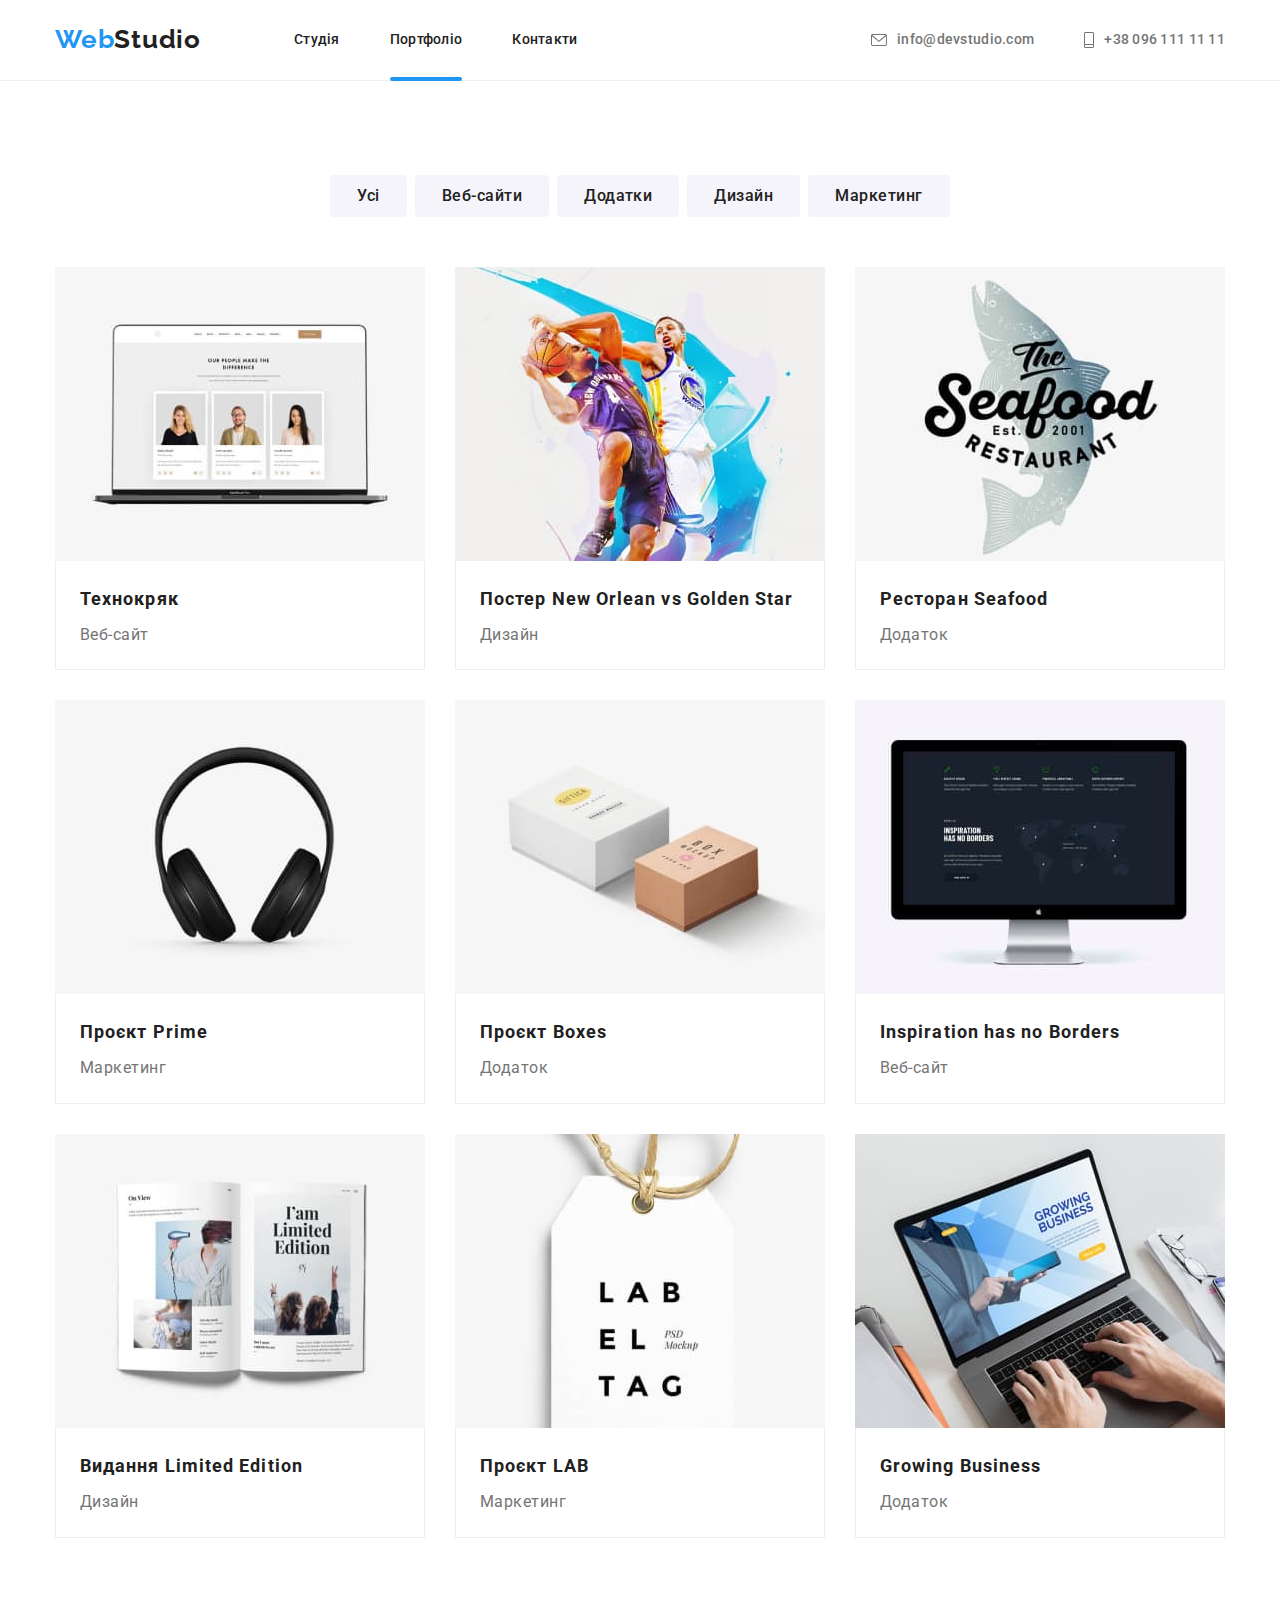
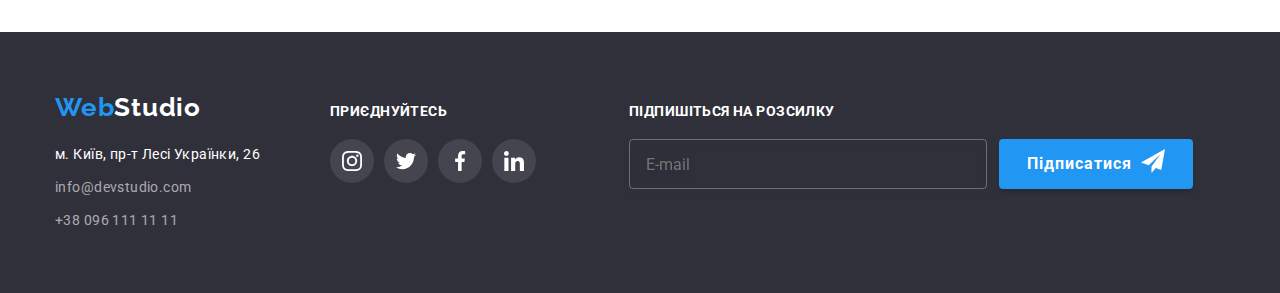
==== commit 5423dc72: "2" ====
--- a/portfolio.html
+++ b/portfolio.html
@@ -35,7 +35,7 @@
             <li class="menu__item"><a href="#" class="link">Контакти</a></li>
           </ul>
         </nav>
-        <div class="connect">
+        <div class="connect header-conncet">
           <ul class="connect__navigation list">
             <li class="item item-mail">
               <a href="mailto:info@devstudio.com" class="link"
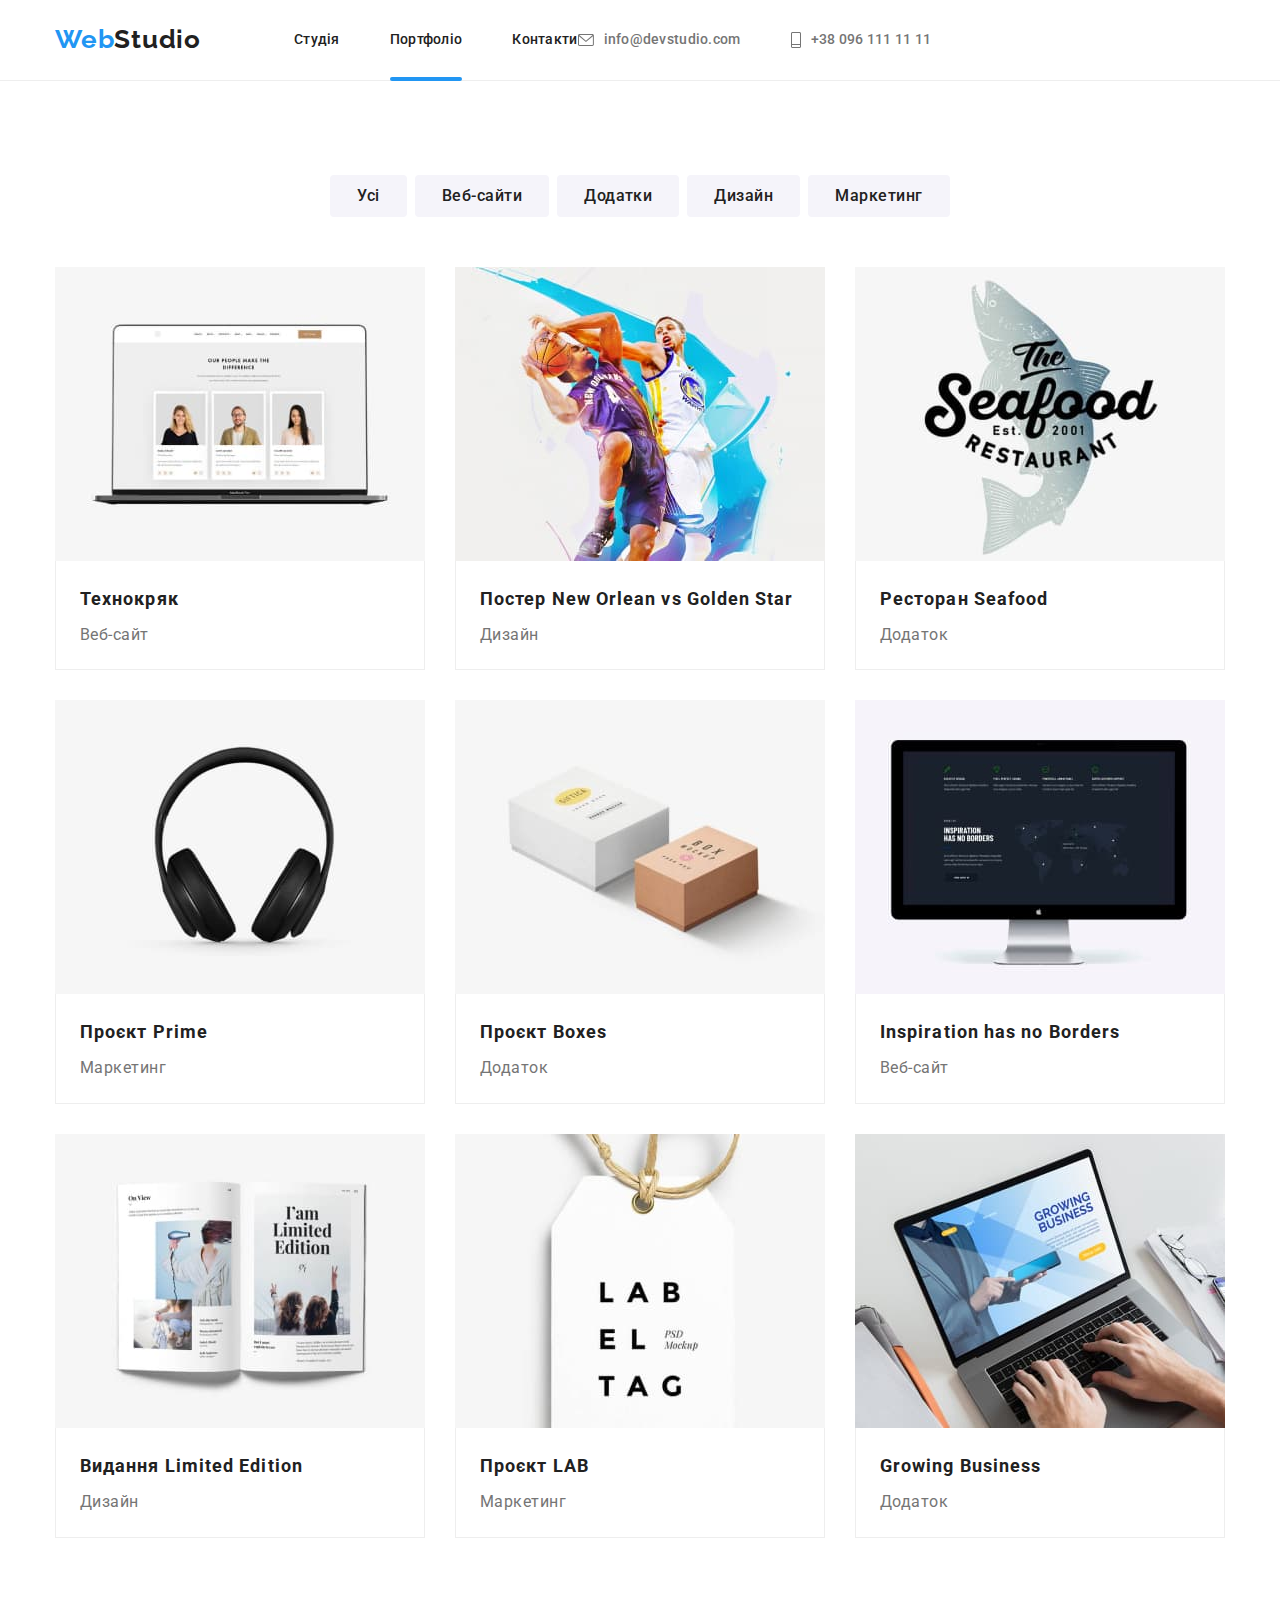
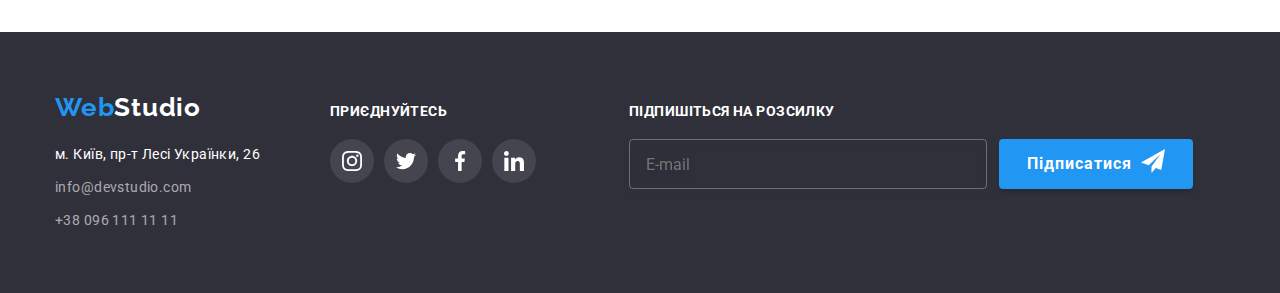
==== commit 544a20c3: "3" ====
--- a/portfolio.html
+++ b/portfolio.html
@@ -35,7 +35,7 @@
             <li class="menu__item"><a href="#" class="link">Контакти</a></li>
           </ul>
         </nav>
-        <div class="connect header-conncet">
+        <div class="connect header-connect">
           <ul class="connect__navigation list">
             <li class="item item-mail">
               <a href="mailto:info@devstudio.com" class="link"
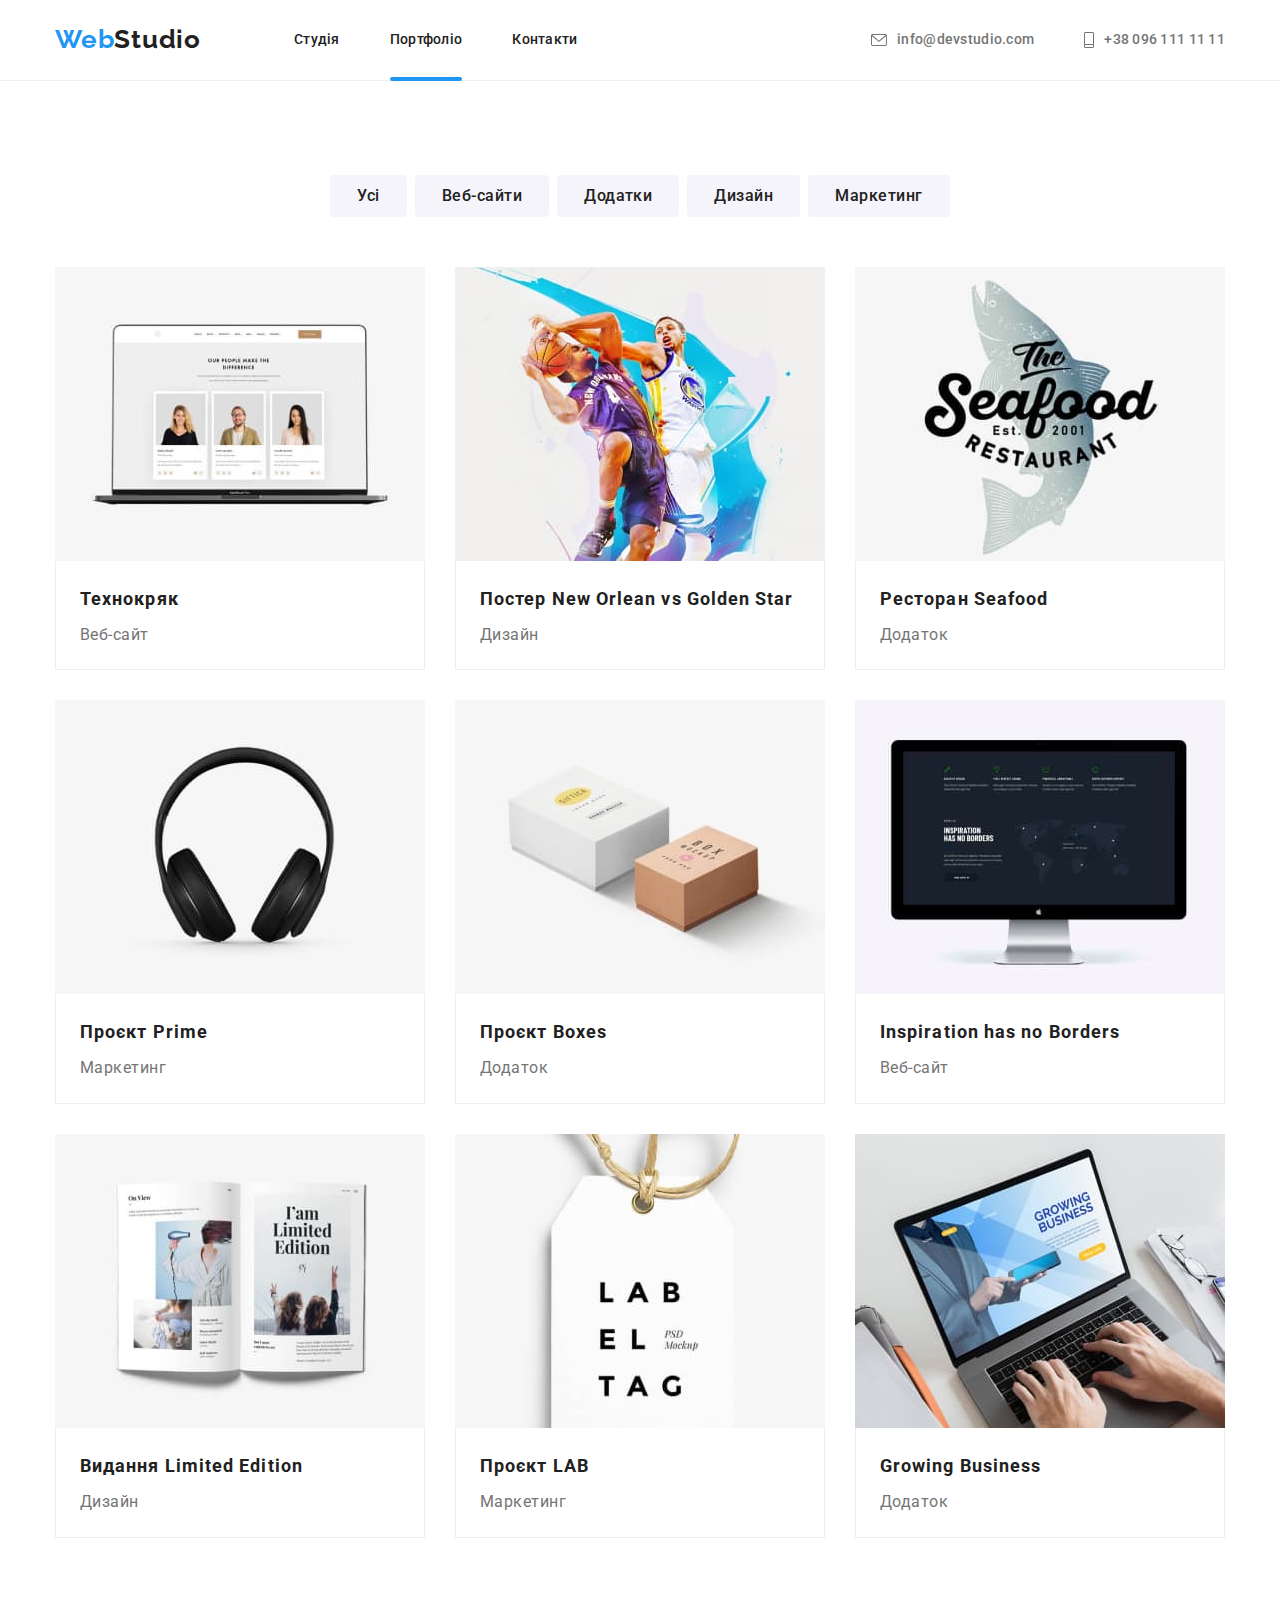
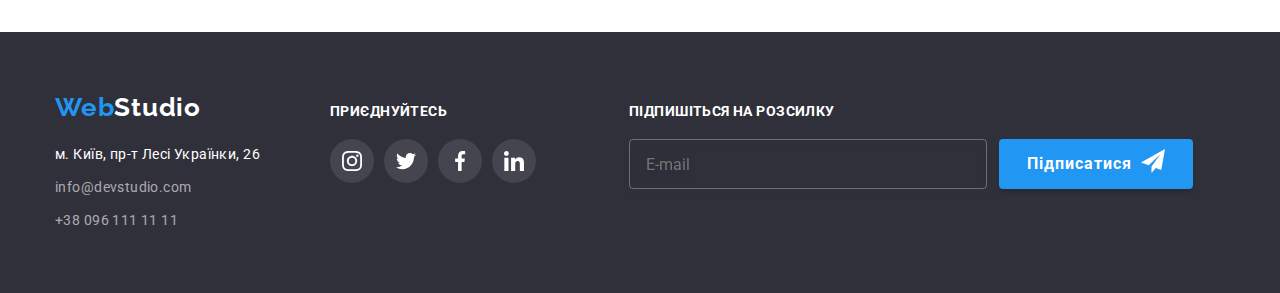
==== commit 058588c8: "5" ====
--- a/portfolio.html
+++ b/portfolio.html
@@ -35,7 +35,7 @@
             <li class="menu__item"><a href="#" class="link">Контакти</a></li>
           </ul>
         </nav>
-        <div class="connect header-connect">
+        <div class="connect header-conncet">
           <ul class="connect__navigation list">
             <li class="item item-mail">
               <a href="mailto:info@devstudio.com" class="link"
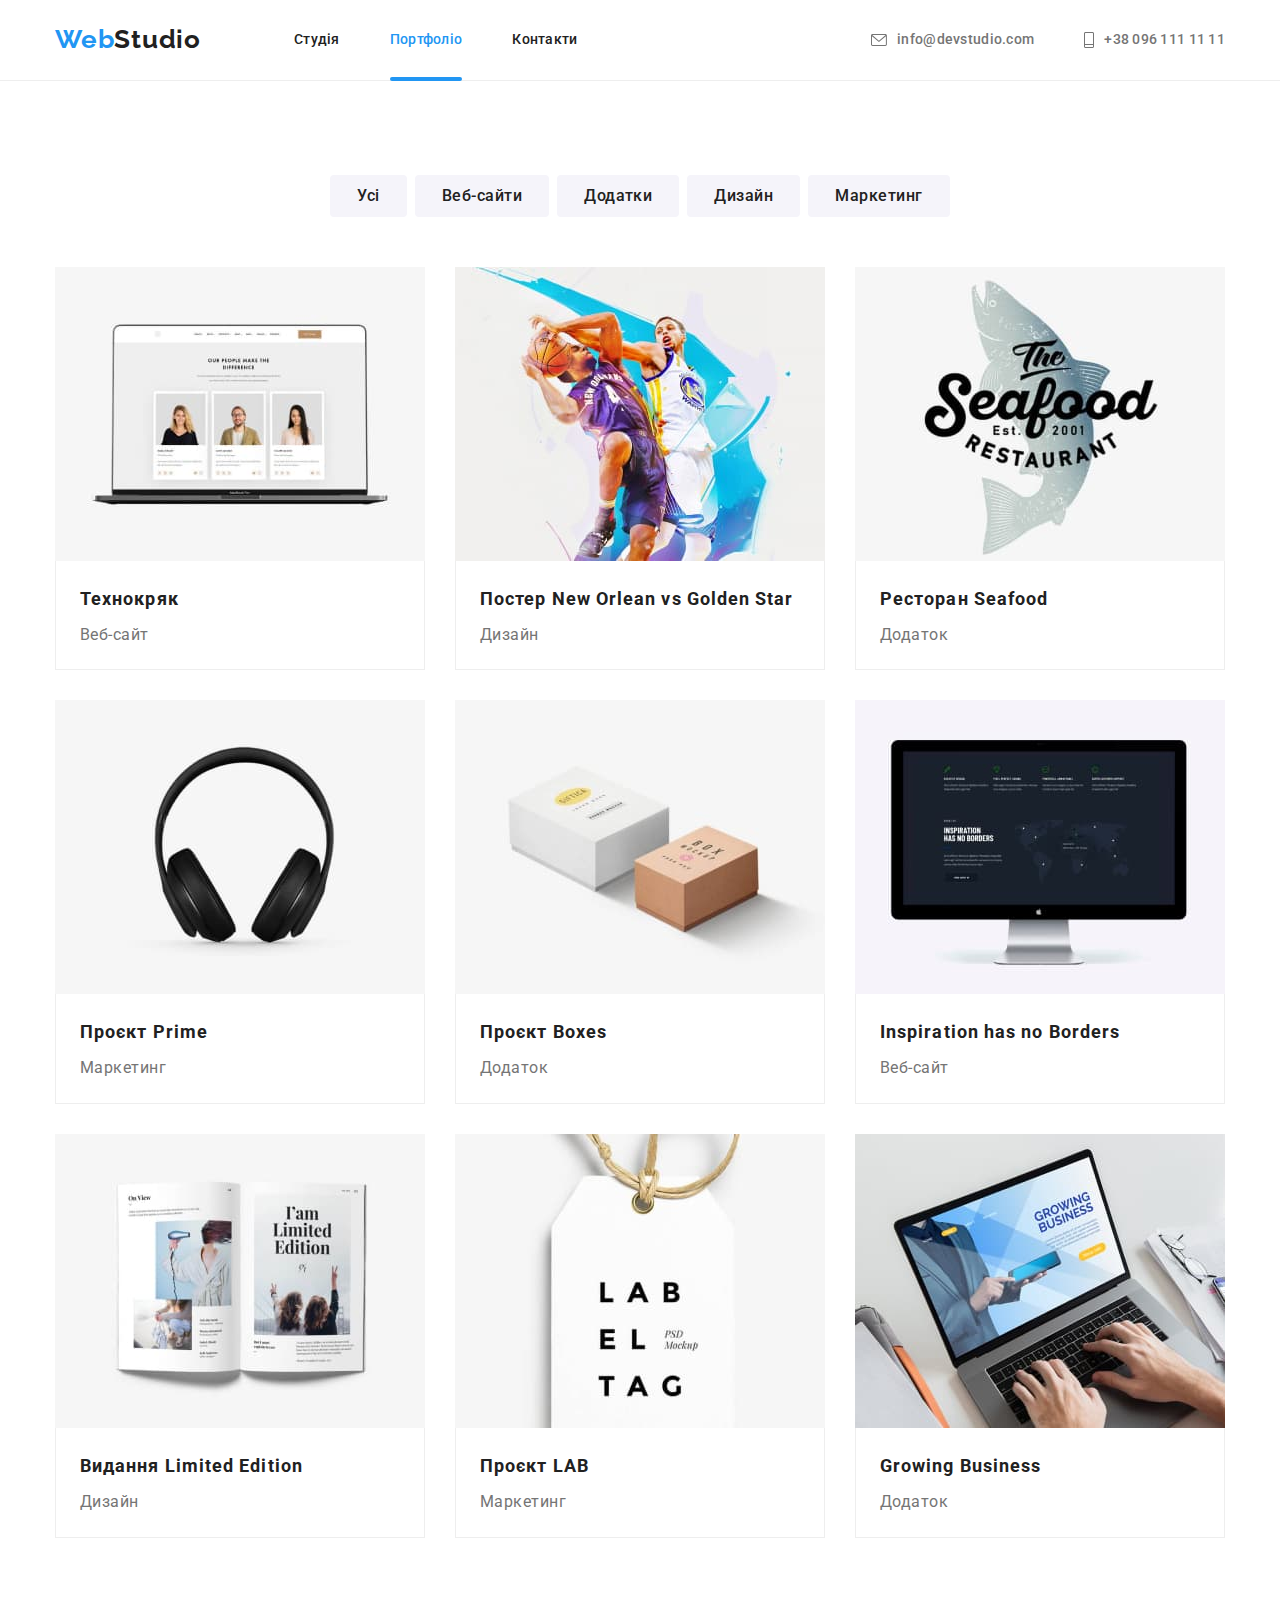
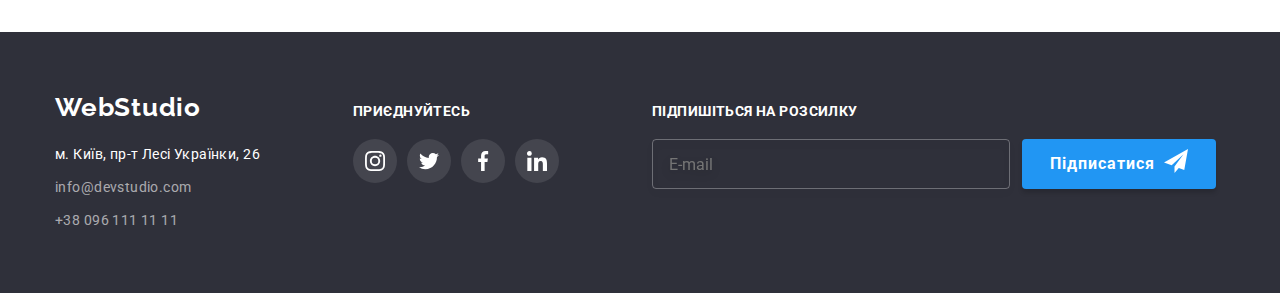
==== commit 31b23847: "1" ====
--- a/portfolio.html
+++ b/portfolio.html
@@ -21,24 +21,28 @@
   <body class="page">
     <header class="page-header">
       <div class="conteiner header__conteiner">
-        <nav class="navigation">
+        <nav class="header__navigation">
           <a href="#" class="logo navigation__logo"
-            ><span class="accent">Web</span>Studio</a
+            ><span class="logo__accent">Web</span>Studio</a
           >
-          <ul class="menu list">
+          <ul class="header__menu list">
             <li class="menu__item">
-              <a href="./index.html" class="link">Студія</a>
+              <a href="./index.html" class="menu__link">Студія</a>
             </li>
             <li class="menu__item">
-              <a href="./portfolio.html" class="link current">Портфоліо</a>
-            </li>
-            <li class="menu__item"><a href="#" class="link">Контакти</a></li>
+              <a href="./portfolio.html" class="menu__link current"
+                >Портфоліо</a
+              >
+            </li>
+            <li class="menu__item">
+              <a href="#" class="menu__link">Контакти</a>
+            </li>
           </ul>
         </nav>
-        <div class="connect header-conncet">
-          <ul class="connect__navigation list">
-            <li class="item item-mail">
-              <a href="mailto:info@devstudio.com" class="link"
+        <div class="connect header__connect">
+          <ul class="header__conntacs list">
+            <li class="conntacs__item item-mail">
+              <a href="mailto:info@devstudio.com" class="conntacs__link"
                 ><svg class="mail-icon" width="16" height="12">
                   <use
                     href="./images/symbol-defs.svg#icon-envelope-hover"
@@ -47,8 +51,8 @@
                 info@devstudio.com</a
               >
             </li>
-            <li class="item item-tell">
-              <a href="tel:+380961111111" class="link">
+            <li class="conntacs__item item-tell">
+              <a href="tel:+380961111111" class="conntacs__link">
                 <svg class="tell-icon" width="10" height="16">
                   <use href="./images/symbol-defs.svg#icon-Vector"></use>
                 </svg>
--- a/css/main.min.css
+++ b/css/main.min.css
@@ -1 +1 @@
-:root{--primary-text-color: #757575;--title-text-color: #212121;--accent-color: #2196f3;--primary-bg-color: #2196f3;--primary-bt-color: #ffffff;--fone-bt-color: #2196f3;--background-color: #2f303a;--background-bt-clor: #f5f4fa;--color-button-act: #188ce8;--footer-adress: #ffffff99;--border: #eeeeee}body{color:var(--primary-text-color);background-color:var(--primary-bt-color);font-family:Roboto,sans-serif;letter-spacing:.03em}.visually-hidden{position:absolute;white-space:nowrap;width:1px;height:1px;overflow:hidden;border:0;padding:0;clip:rect(0 0 0 0);-webkit-clip-path:inset(50%);clip-path:inset(50%);margin:-1px}.backdrop.is-hidden{opacity:0;visibility:hidden;pointer-events:none}.visually-hidden{position:absolute;white-space:nowrap;width:1px;height:1px;overflow:hidden;border:0;padding:0;clip:rect(0 0 0 0);-webkit-clip-path:inset(50%);clip-path:inset(50%);margin:-1px}.backdrop.is-hidden .modal{transform:translate(-50%, -50%) scale(0)}html{box-sizing:border-box}html{box-sizing:border-box}p,h1,h2,h3,h4,h5,h6{margin:0}ul,ol{margin:0;padding-left:0}button{cursor:pointer}address{font-style:normal}img{display:block;max-width:100%;height:auto}.mail-icon{fill:currentColor;margin-right:10px}.item-mail:hover .mail-icon,.item-mail:focus .mail-icon{fill:currentColor}.tell-icon{fill:currentColor;margin-right:10px}.tell-icon:hover .tell-icon,.tell-icon:focus .tell-icon{fill:currentColor}.writing-icon{margin-left:9px;width:24px;height:24px;fill:var(--primary-bt-color);text-align:center;justify-content:center}.customers-icon{fill:#afb1b8;transition:fill 250ms cubic-bezier(0.4, 0, 0.2, 1),border-color 250ms cubic-bezier(0.4, 0, 0.2, 1)}.customers-link:hover .customers-icon,.customers-link:focus .customers-icon{fill:var(--primary-bg-color)}.soc-list{display:flex;justify-content:center;gap:10px}.soc-item{width:44px;height:44px}.soc-link{width:100%;height:100%;background-color:var(--primary-bt-color);border-radius:50%;display:flex;color:#afb1b8;align-items:center;justify-content:center;transition:color 250ms cubic-bezier(0.4, 0, 0.2, 1),background-color 250ms cubic-bezier(0.4, 0, 0.2, 1)}.soc-link:hover,.soc-link:focus{background-color:var(--fone-bt-color);color:var(--primary-bt-color)}.soc-icon{fill:currentColor}.navigation__logo{margin-right:93px;color:var(--title-text-color);font-family:"Raleway",sans-serif;font-weight:700;font-size:26px;line-height:1.2;letter-spacing:.03em;text-decoration:none}.accent{color:var(--accent-color)}.footer-logo{margin-bottom:20px}.footer-logo{color:var(--primary-bt-color);font-family:"Raleway",sans-serif;font-weight:700;font-size:26px;line-height:1.2;letter-spacing:.03em;text-decoration:none}.hero-title{display:block;max-width:696px;align-items:center}.hero-title{margin-left:auto;margin-right:auto;margin-bottom:30px;color:var(--primary-bt-color);font-weight:900;font-size:44px;line-height:1.36;letter-spacing:.06em;text-transform:uppercase}.feature-list .title{margin-bottom:10px;font-weight:700;font-size:14px;line-height:1.14;letter-spacing:.03em;text-transform:uppercase;color:var(--title-text-color)}.section .section-title{color:var(--title-text-color);font-weight:700;font-size:14px;line-height:1.16;letter-spacing:.03em}.customers-title{padding:0;margin-bottom:50px;font-weight:700;font-size:36px;line-height:42px;text-align:center;letter-spacing:.03em;color:var(--title-text-color)}.portf-title{margin-bottom:4px;color:var(--title-text-color);font-weight:700;font-size:18px;line-height:2;letter-spacing:.06em}.team-title{margin-bottom:50px}.team-title{color:var(--title-text-color);font-weight:700;font-size:36px;line-height:1.16;letter-spacing:.03em;text-align:center}.section-team .title{margin-bottom:10px}.section-list .title{color:var(--title-text-color);font-weight:500;font-size:16px;line-height:1.18;letter-spacing:.03em;text-align:center}.portfolio-list .title{color:var(--title-text-color)}.conteiner{width:1200px;padding-left:15px;padding-right:15px;margin:0 auto}.section{padding-top:94px;padding-bottom:94px}.footer-conteiner{display:flex;flex-direction:column}.feature-conteiner{margin-right:30px}.section-team{padding-top:94px;padding-bottom:94px;background-color:var(--background-bt-clor)}.section-title{display:flex;gap:30px}.section-portfolio{color:var(--primary-text-color);font-size:16px;line-height:1.8;letter-spacing:.03em}.section-foto{padding-top:0}.section-title>.foto-title{flex-basis:calc((100% - 60px)/3)}.backdrop{width:100%;height:100%;background:rgba(0,0,0,.2);position:fixed;top:0;transition:opacity 300ms linear,visibility 300ms linear}.modal{position:absolute;width:528px;height:581px;left:50%;top:50%;padding:40px;transform:translate(-50%, -50%);background:#fff;box-shadow:0px 1px 3px rgba(0,0,0,.12),0px 1px 1px rgba(0,0,0,.14),0px 2px 1px rgba(0,0,0,.2);border-radius:4px;transition:300ms linear}.model-close{width:30px;height:30px;background:var(--primary-bt-color);border:1px solid rgba(0,0,0,.1);border-radius:50%;position:absolute;top:8px;right:8px;display:flex;align-items:center;justify-content:center;cursor:pointer}.model-close:focus,.model-close:hover{fill:var(--primary-bg-color)}.modal-title{text-align:center;font-weight:700;font-size:20px;line-height:23px;text-align:center;letter-spacing:.03em;color:var(--title-text-color);margin-bottom:12px}.modal-input{width:100%;height:40px;border:1px solid rgba(33,33,33,.2);border-radius:4px;color:var(--title-text-color);padding-left:42px;font-size:16px;outline:rgba(0,0,0,0)}.modal-input:focus{color:var(--title-text-color);border-color:var(--accent-color)}.modal-input:focus+.input-icon{fill:var(--accent-color)}.input-wrap{position:relative}.input-icon{position:absolute;left:15px;top:50%;transform:translateY(-50%)}.input-field{margin-bottom:10px}.label-title{font-weight:400;font-size:12px;line-height:14px;letter-spacing:.01em;color:var(--primary-text-color)}.label-title{display:block;margin-bottom:4px}textarea{resize:none}.modal-text{width:100%;height:110px;border:1px solid rgba(33,33,33,.2);border-radius:4px}.modal-text:focus{color:var(--title-text-color);border-color:var(--accent-color)}.modal-text{font-family:"Roboto";font-style:normal;font-weight:400;font-size:12px;line-height:14px;letter-spacing:.01em;padding:12px 16px;color:var(--title-text-color);outline:rgba(0,0,0,0)}.modal-text::-moz-placeholder{font-family:"Roboto";font-style:normal;font-weight:400;font-size:12px;line-height:14px;letter-spacing:.01em;color:rgba(117,117,117,.5)}.modal-text:-ms-input-placeholder{font-family:"Roboto";font-style:normal;font-weight:400;font-size:12px;line-height:14px;letter-spacing:.01em;color:rgba(117,117,117,.5)}.modal-text::placeholder{font-family:"Roboto";font-style:normal;font-weight:400;font-size:12px;line-height:14px;letter-spacing:.01em;color:rgba(117,117,117,.5)}.comment-label{font-weight:400;font-size:12px;line-height:14px;color:var(--primary-text-color)}.comment-label{display:block;margin-bottom:4px}.textarea{border:1px solid rgba(33,33,33,.2);border-radius:4px;outline:rgba(0,0,0,0)}.modal-field{margin-bottom:20px}.checkbox-field{display:flex;margin-bottom:30px;justify-content:center;text-align:center;align-items:center;margin-left:auto;margin-right:auto}.checkbox-label{display:flex;align-items:center;font-weight:400;font-size:14px;line-height:24px;letter-spacing:.03em;color:var(--primary-text-color)}.checkbox-label span{width:16px;height:15px;border:2px solid var(--title-text-color);border-radius:2px;display:flex;align-items:center;justify-content:center;fill:rgba(0,0,0,0);margin-right:9px;justify-content:center;text-align:center;align-items:center}.input-check:focus+.checkbox-label span span{border-color:var(--accent-color)}.input-check:checked+.checkbox-label span span{background-color:#2196f3;border-color:rgba(0,0,0,0);fill:var(--primary-bt-color)}.modal-form>.button{display:flex;margin:auto}.doc{padding-left:2px;color:var(--accent-color)}.submit-button{margin:auto}.submit-button{border-radius:4px;border-color:rgba(0,0,0,0);padding:10px 50px;display:flex;font-family:inherit;color:var(--primary-bt-color);background-color:var(--primary-bg-color);font-weight:700;font-size:16px;line-height:1.88;letter-spacing:.06em;cursor:pointer;box-shadow:0px 4px 4px rgba(0,0,0,.15);transition:color 250ms cubic-bezier(0.4, 0, 0.2, 1),background-color 250ms cubic-bezier(0.4, 0, 0.2, 1)}.submit-button:hover,.submit-button:focus{background-color:#188ce8}.button{display:flex}.button{border-radius:4px;border-color:rgba(0,0,0,0);padding:10px 32px;display:inline-block;font-family:inherit;font-weight:700;font-size:16px;line-height:1.88;letter-spacing:.06em;cursor:pointer;box-shadow:0px 4px 4px rgba(0,0,0,.15);transition:color 250ms cubic-bezier(0.4, 0, 0.2, 1),background-color 250ms cubic-bezier(0.4, 0, 0.2, 1)}.button:hover,.button:focus{background-color:var(--color-button-act)}.subscription-button{border-radius:4px;border-color:rgba(0,0,0,0);padding:10px 28px;display:inline-block;font-family:inherit;color:var(--primary-bt-color);background-color:var(--fone-bt-color);font-weight:700;font-size:16px;line-height:1.88;letter-spacing:.06em;cursor:pointer;box-shadow:0px 4px 4px rgba(0,0,0,.15);transition:color 250ms cubic-bezier(0.4, 0, 0.2, 1),background-color 250ms cubic-bezier(0.4, 0, 0.2, 1);display:flex;border:0px}.subscription-button:focus,.subscription-button:hover{background-color:var(--color-button-act)}.button-portf{border-radius:4px;padding:6px 25px;display:inline-block;border-color:rgba(0,0,0,0);font-family:"Roboto",sans-serif;font-weight:500;font-size:16px;line-height:1.6;letter-spacing:.03em;cursor:pointer;text-align:center;transition:color 250ms cubic-bezier(0.4, 0, 0.2, 1),background-color 250ms cubic-bezier(0.4, 0, 0.2, 1),box-shadow 250ms cubic-bezier(0.4, 0, 0.2, 1)}.button-portf:focus,.button-portf:hover{color:var(--primary-bt-color);background-color:var(--fone-bt-color);box-shadow:0px 3px 1px rgba(0,0,0,.1),0px 1px 2px rgba(0,0,0,.08),0px 2px 2px rgba(0,0,0,.12)}.submit-button{margin:auto}.submit-button{border-radius:4px;border-color:rgba(0,0,0,0);padding:10px 50px;display:flex;font-family:inherit;color:var(--primary-bt-color);background-color:var(--primary-bg-color);font-weight:700;font-size:16px;line-height:1.88;letter-spacing:.06em;cursor:pointer;box-shadow:0px 4px 4px rgba(0,0,0,.15);transition:color 250ms cubic-bezier(0.4, 0, 0.2, 1),background-color 250ms cubic-bezier(0.4, 0, 0.2, 1)}.submit-button:hover,.submit-button:focus{background-color:#188ce8}.modal-form>.button{display:flex;margin:auto}.bt--color-blue{color:var(--primary-bt-color);background-color:var(--fone-bt-color)}.bt--color-white{color:var(--title-text-color);background-color:var(--background-bt-clor)}.page-header{background-color:var(--primary-bt-color);border-bottom:1px solid var(--border)}.navigation{display:flex;align-items:center}.list{list-style:none}.menu .link{display:inline-block;padding-top:32px;padding-bottom:32px}.menu .link .link:focus,.menu .link .link:hover{color:var(--accent-color)}.menu .link .link.current{color:var(--fone-bt-color)}.menu.list{display:flex;gap:50px}.menu .link{color:var(--title-text-color);font-weight:500;font-size:14px;line-height:1.14;letter-spacing:.02em;text-decoration:none;transition:color 250ms cubic-bezier(0.4, 0, 0.2, 1)}.link.current::after{position:absolute;content:"";height:4px;width:100%;bottom:-1px;left:0;background:#2196f3;border-radius:2px}.header__conteiner{display:flex;align-items:center}.hero{max-width:1600px;padding-top:200px;padding-bottom:200px;background-color:#c4c4c4;text-align:center;background-image:linear-gradient(rgba(47, 48, 58, 0.4), rgba(47, 48, 58, 0.4)),url(../images/hero-img.jpg);background-repeat:no-repeat;background-position:center;background-size:cover;margin:auto}.feature-list{display:flex;flex-direction:row}.feature-list>.feature-conteiner{flex-basis:calc((100% - 90px)/4)}.feature-list>.feature-conteiner{flex-basis:calc((100% - 90px)/4)}.feature-conteiner:last-child{margin-right:0px}.feature-list .text{font-size:14px;line-height:1.7;letter-spacing:.03em}.graphics{display:flex;width:270px;height:120px;background:#f5f4fa;border-radius:4px;margin-bottom:30px;align-items:center;justify-content:center}.img{display:block;max-width:100%;height:auto}.foto-text-wrap{position:relative}.foto-text{bottom:0;width:100%;height:70px;position:absolute;padding-top:27px;padding-bottom:27px;font-style:normal;font-weight:700;font-size:14px;line-height:16px;text-align:center;letter-spacing:.03em;text-transform:uppercase;color:var(--primary-bt-color);background-color:rgba(47,48,58,.8)}.fone-color{background-color:var(--primary-bt-color);box-shadow:0px 1px 3px rgba(0,0,0,.12),0px 1px 1px rgba(0,0,0,.14),0px 2px 1px rgba(0,0,0,.2)}.person{padding-top:30px;padding-bottom:30px}.section-list{display:flex;flex-wrap:wrap}.section-list .poscition{padding-bottom:30px}.section-list{flex-basis:calc(25% - 30px)}.section-team .section-list{display:flex;gap:30px}.soc-list{display:flex;justify-content:center;gap:10px}.soc-item{width:44px;height:44px}.position{font-size:16px;line-height:1.18;letter-spacing:.03em;text-align:center;margin-bottom:16px}.section-customers{padding-top:94px;padding-bottom:94px}.customers-list{display:flex;gap:30px}.customers-item{width:calc((100% - 150px)/6);height:90px}.customers-link{width:100%;height:100%;border:1px solid #afb1b8;border-radius:4px;display:flex;align-items:center;justify-content:center;transition:border-color 250ms cubic-bezier(0.4, 0, 0.2, 1)}.customers-link:hover,.customers-link:focus{border-color:var(--primary-bg-color)}.footer{padding-top:60px;padding-bottom:60px;color:var(--primary-text-color);background-color:var(--background-color)}.footers{display:flex;align-items:baseline}.adress-item{margin-bottom:9px}.adress-item .link{margin-bottom:9px}.adress-item:last-child{margin-bottom:0px}.adress-nav .link.street{color:var(--primary-bt-color);font-size:14px;line-height:1.7;letter-spacing:.03em;text-decoration:none;cursor:pointer;font-style:normal}.adress-nav .link{color:var(--footer-adress);font-size:14px;line-height:1.7;letter-spacing:.03em;text-decoration:none;font-style:normal;transition:color 250ms cubic-bezier(0.4, 0, 0.2, 1)}.adress-nav .link .link:hover,.adress-nav .link .link:focus{color:var(--accent-color)}.footer-join{display:flex;margin-left:70px;flex-direction:column}.jo-in{margin-bottom:20px;font-weight:700;font-size:14px;line-height:16px;letter-spacing:.03em;text-transform:uppercase;color:var(--primary-bt-color)}.join-list{display:flex;gap:10px}.join-item{width:44px;height:44px}.socs-icon{fill:var(--primary-bt-color)}.join-link{width:100%;height:100%;background-color:rgba(255,255,255,.1);border-radius:50%;display:flex;align-items:center;justify-content:center;transition:background-color 250ms cubic-bezier(0.4, 0, 0.2, 1)}.join-link:hover,.join-link:focus{background-color:var(--fone-bt-color)}.portfolio-elements .list{display:flex;flex-direction:row;gap:8px;margin-bottom:50px;justify-content:center}.portfolio-list .link{text-decoration:none;display:block;transition:box-shadow 250ms cubic-bezier(0.4, 0, 0.2, 1)}.portfolio-text-wrap{position:relative;overflow:hidden}.card-set:hover .portfolio-text{transform:translateY(0)}.portfolio-text{position:absolute;top:0;padding:63px 24px;font-style:normal;font-weight:400;font-size:18px;line-height:28px;letter-spacing:.03em;color:var(--primary-bt-color);background-color:rgba(33,150,243,.9);transform:translateY(100%);transition:transform 250ms cubic-bezier(0.4, 0, 0.2, 1);overflow:auto}.portfolio-list{display:flex;flex-wrap:wrap;gap:30px;flex-basis:calc(25% - 30px);list-style:none}.portfolio-list .link:hover,.portfolio-list .link:focus{box-shadow:0px 1px 1px rgba(0,0,0,.12),0px 4px 4px rgba(0,0,0,.06),1px 4px 6px rgba(0,0,0,.16)}.description{padding-left:24px;padding-right:24px;padding-top:20px;padding-bottom:20px;border-left:1px solid var(--border);border-right:1px solid var(--border);border-bottom:1px solid var(--border)}.paragraph{color:var(--primary-text-color);font-size:16px;line-height:1.8;letter-spacing:.03em}.footer-subscription{margin-left:93px}.subscription{font-weight:700;font-size:14px;line-height:16px;letter-spacing:.03em;text-transform:uppercase;color:var(--primary-bt-color);margin-bottom:20px}.subscription-form{display:flex;gap:12px;align-items:center}.subscription-input{width:358px;height:50px;background-color:rgba(0,0,0,0);border:1px solid rgba(255,255,255,.3);filter:drop-shadow(0px 4px 4px rgba(0, 0, 0, 0.15));border-radius:4px;outline:rgba(0,0,0,0);padding-left:16px;color:var(--primary-bt-color)}.subscription-input:focus{color:var(--primary-bt-color);border-color:#2196f3}.connect__navigation{display:flex;gap:50px}.connect__navigation .link{display:flex;padding-top:32px;padding-bottom:32px;align-items:center;font-weight:500;font-size:14px;line-height:1.14;letter-spacing:.02em;color:inherit;text-decoration:none;transition:color 250ms cubic-bezier(0.4, 0, 0.2, 1)}.header-conncet{margin-left:auto}.menu__item{position:relative}.item-mail .link:focus,.item-mail .link:hover{color:var(--accent-color)}.item-tell .link:hover,.item-tell .link:focus{color:var(--accent-color)}/*# sourceMappingURL=main.min.css.map */+:root{--primary-text-color: #757575;--title-text-color: #212121;--accent-color: #2196f3;--primary-bg-color: #2196f3;--primary-bt-color: #ffffff;--fone-bt-color: #2196f3;--background-color: #2f303a;--background-bt-clor: #f5f4fa;--color-button-act: #188ce8;--footer-adress: #ffffff99;--border: #eeeeee}body{color:var(--primary-text-color);background-color:var(--primary-bt-color);font-family:Roboto,sans-serif;letter-spacing:.03em}.visually-hidden{position:absolute;white-space:nowrap;width:1px;height:1px;overflow:hidden;border:0;padding:0;clip:rect(0 0 0 0);-webkit-clip-path:inset(50%);clip-path:inset(50%);margin:-1px}.backdrop.is-hidden{opacity:0;visibility:hidden;pointer-events:none}.visually-hidden{position:absolute;white-space:nowrap;width:1px;height:1px;overflow:hidden;border:0;padding:0;clip:rect(0 0 0 0);-webkit-clip-path:inset(50%);clip-path:inset(50%);margin:-1px}.backdrop.is-hidden .modal{transform:translate(-50%, -50%) scale(0)}html{box-sizing:border-box}html{box-sizing:border-box}p,h1,h2,h3,h4,h5,h6{margin:0}ul,ol{margin:0;padding-left:0}button{cursor:pointer}address{font-style:normal}img{display:block;max-width:100%;height:auto}.mail-icon{fill:currentColor;margin-right:10px}.item-mail:hover .mail-icon,.item-mail:focus .mail-icon{fill:currentColor}.tell-icon{fill:currentColor;margin-right:10px}.tell-icon:hover .tell-icon,.tell-icon:focus .tell-icon{fill:currentColor}.writing-icon{margin-left:9px;width:24px;height:24px;fill:var(--primary-bt-color);text-align:center;justify-content:center}.customers-icon{fill:#afb1b8;transition:fill 250ms cubic-bezier(0.4, 0, 0.2, 1),border-color 250ms cubic-bezier(0.4, 0, 0.2, 1)}.customers-link:hover .customers-icon,.customers-link:focus .customers-icon{fill:var(--primary-bg-color)}.soc-list{display:flex;justify-content:center;gap:10px}.soc-item{width:44px;height:44px}.soc-link{width:100%;height:100%;background-color:var(--primary-bt-color);border-radius:50%;display:flex;color:#afb1b8;align-items:center;justify-content:center;transition:color 250ms cubic-bezier(0.4, 0, 0.2, 1),background-color 250ms cubic-bezier(0.4, 0, 0.2, 1)}.soc-link:hover,.soc-link:focus{background-color:var(--fone-bt-color);color:var(--primary-bt-color)}.soc-icon{fill:currentColor}.navigation__logo{margin-right:93px;color:var(--title-text-color);font-family:"Raleway",sans-serif;font-weight:700;font-size:26px;line-height:1.2;letter-spacing:.03em;text-decoration:none}.logo__accent{color:var(--accent-color)}.footer-logo{margin-bottom:20px}.footer-logo{color:var(--primary-bt-color);font-family:"Raleway",sans-serif;font-weight:700;font-size:26px;line-height:1.2;letter-spacing:.03em;text-decoration:none}.hero-title{display:block;max-width:696px;align-items:center}.hero-title{margin-left:auto;margin-right:auto;margin-bottom:30px;color:var(--primary-bt-color);font-weight:900;font-size:44px;line-height:1.36;letter-spacing:.06em;text-transform:uppercase}.feature-list .title{margin-bottom:10px;font-weight:700;font-size:14px;line-height:1.14;letter-spacing:.03em;text-transform:uppercase;color:var(--title-text-color)}.section .section-title{color:var(--title-text-color);font-weight:700;font-size:14px;line-height:1.16;letter-spacing:.03em}.customers-title{padding:0;margin-bottom:50px;font-weight:700;font-size:36px;line-height:42px;text-align:center;letter-spacing:.03em;color:var(--title-text-color)}.portf-title{margin-bottom:4px;color:var(--title-text-color);font-weight:700;font-size:18px;line-height:2;letter-spacing:.06em}.team-title{margin-bottom:50px}.team-title{color:var(--title-text-color);font-weight:700;font-size:36px;line-height:1.16;letter-spacing:.03em;text-align:center}.section-team .title{margin-bottom:10px}.section-list .title{color:var(--title-text-color);font-weight:500;font-size:16px;line-height:1.18;letter-spacing:.03em;text-align:center}.portfolio-list .title{color:var(--title-text-color)}.conteiner{width:1200px;padding-left:15px;padding-right:15px;margin:0 auto}.section{padding-top:94px;padding-bottom:94px}.footer-conteiner{display:flex;flex-direction:column}.feature-conteiner{margin-right:30px}.section-team{padding-top:94px;padding-bottom:94px;background-color:var(--background-bt-clor)}.section-title{display:flex;gap:30px}.section-portfolio{color:var(--primary-text-color);font-size:16px;line-height:1.8;letter-spacing:.03em}.section-foto{padding-top:0}.section-title>.foto-title{flex-basis:calc((100% - 60px)/3)}.backdrop{width:100%;height:100%;background:rgba(0,0,0,.2);position:fixed;top:0;transition:opacity 300ms linear,visibility 300ms linear}.modal{position:absolute;width:528px;height:581px;left:50%;top:50%;padding:40px;transform:translate(-50%, -50%);background:#fff;box-shadow:0px 1px 3px rgba(0,0,0,.12),0px 1px 1px rgba(0,0,0,.14),0px 2px 1px rgba(0,0,0,.2);border-radius:4px;transition:300ms linear}.model-close{width:30px;height:30px;background:var(--primary-bt-color);border:1px solid rgba(0,0,0,.1);border-radius:50%;position:absolute;top:8px;right:8px;display:flex;align-items:center;justify-content:center;cursor:pointer}.model-close:focus,.model-close:hover{fill:var(--primary-bg-color)}.modal-title{text-align:center;font-weight:700;font-size:20px;line-height:23px;text-align:center;letter-spacing:.03em;color:var(--title-text-color);margin-bottom:12px}.modal-input{width:100%;height:40px;border:1px solid rgba(33,33,33,.2);border-radius:4px;color:var(--title-text-color);padding-left:42px;font-size:16px;outline:rgba(0,0,0,0)}.modal-input:focus{color:var(--title-text-color);border-color:var(--accent-color)}.modal-input:focus+.input-icon{fill:var(--accent-color)}.input-wrap{position:relative}.input-icon{position:absolute;left:15px;top:50%;transform:translateY(-50%)}.input-field{margin-bottom:10px}.label-title{font-weight:400;font-size:12px;line-height:14px;letter-spacing:.01em;color:var(--primary-text-color)}.label-title{display:block;margin-bottom:4px}textarea{resize:none}.modal-text{width:100%;height:110px;border:1px solid rgba(33,33,33,.2);border-radius:4px}.modal-text:focus{color:var(--title-text-color);border-color:var(--accent-color)}.modal-text{font-family:"Roboto";font-style:normal;font-weight:400;font-size:12px;line-height:14px;letter-spacing:.01em;padding:12px 16px;color:var(--title-text-color);outline:rgba(0,0,0,0)}.modal-text::-moz-placeholder{font-family:"Roboto";font-style:normal;font-weight:400;font-size:12px;line-height:14px;letter-spacing:.01em;color:rgba(117,117,117,.5)}.modal-text:-ms-input-placeholder{font-family:"Roboto";font-style:normal;font-weight:400;font-size:12px;line-height:14px;letter-spacing:.01em;color:rgba(117,117,117,.5)}.modal-text::placeholder{font-family:"Roboto";font-style:normal;font-weight:400;font-size:12px;line-height:14px;letter-spacing:.01em;color:rgba(117,117,117,.5)}.comment-label{font-weight:400;font-size:12px;line-height:14px;color:var(--primary-text-color)}.comment-label{display:block;margin-bottom:4px}.textarea{border:1px solid rgba(33,33,33,.2);border-radius:4px;outline:rgba(0,0,0,0)}.modal-field{margin-bottom:20px}.checkbox-field{display:flex;margin-bottom:30px;justify-content:center;text-align:center;align-items:center;margin-left:auto;margin-right:auto}.checkbox-label{display:flex;align-items:center;font-weight:400;font-size:14px;line-height:24px;letter-spacing:.03em;color:var(--primary-text-color)}.checkbox-label span{width:16px;height:15px;border:2px solid var(--title-text-color);border-radius:2px;display:flex;align-items:center;justify-content:center;fill:rgba(0,0,0,0);margin-right:9px;justify-content:center;text-align:center;align-items:center}.input-check:focus+.checkbox-label span span{border-color:var(--accent-color)}.input-check:checked+.checkbox-label span span{background-color:#2196f3;border-color:rgba(0,0,0,0);fill:var(--primary-bt-color)}.modal-form>.button{display:flex;margin:auto}.doc{padding-left:2px;color:var(--accent-color)}.submit-button{margin:auto}.submit-button{border-radius:4px;border-color:rgba(0,0,0,0);padding:10px 50px;display:flex;font-family:inherit;color:var(--primary-bt-color);background-color:var(--primary-bg-color);font-weight:700;font-size:16px;line-height:1.88;letter-spacing:.06em;cursor:pointer;box-shadow:0px 4px 4px rgba(0,0,0,.15);transition:color 250ms cubic-bezier(0.4, 0, 0.2, 1),background-color 250ms cubic-bezier(0.4, 0, 0.2, 1)}.submit-button:hover,.submit-button:focus{background-color:#188ce8}.button{display:flex}.button{border-radius:4px;border-color:rgba(0,0,0,0);padding:10px 32px;display:inline-block;font-family:inherit;font-weight:700;font-size:16px;line-height:1.88;letter-spacing:.06em;cursor:pointer;box-shadow:0px 4px 4px rgba(0,0,0,.15);transition:color 250ms cubic-bezier(0.4, 0, 0.2, 1),background-color 250ms cubic-bezier(0.4, 0, 0.2, 1)}.button:hover,.button:focus{background-color:var(--color-button-act)}.subscription-button{border-radius:4px;border-color:rgba(0,0,0,0);padding:10px 28px;display:inline-block;font-family:inherit;color:var(--primary-bt-color);background-color:var(--fone-bt-color);font-weight:700;font-size:16px;line-height:1.88;letter-spacing:.06em;cursor:pointer;box-shadow:0px 4px 4px rgba(0,0,0,.15);transition:color 250ms cubic-bezier(0.4, 0, 0.2, 1),background-color 250ms cubic-bezier(0.4, 0, 0.2, 1);display:flex;border:0px}.subscription-button:focus,.subscription-button:hover{background-color:var(--color-button-act)}.button-portf{border-radius:4px;padding:6px 25px;display:inline-block;border-color:rgba(0,0,0,0);font-family:"Roboto",sans-serif;font-weight:500;font-size:16px;line-height:1.6;letter-spacing:.03em;cursor:pointer;text-align:center;transition:color 250ms cubic-bezier(0.4, 0, 0.2, 1),background-color 250ms cubic-bezier(0.4, 0, 0.2, 1),box-shadow 250ms cubic-bezier(0.4, 0, 0.2, 1)}.button-portf:focus,.button-portf:hover{color:var(--primary-bt-color);background-color:var(--fone-bt-color);box-shadow:0px 3px 1px rgba(0,0,0,.1),0px 1px 2px rgba(0,0,0,.08),0px 2px 2px rgba(0,0,0,.12)}.submit-button{margin:auto}.submit-button{border-radius:4px;border-color:rgba(0,0,0,0);padding:10px 50px;display:flex;font-family:inherit;color:var(--primary-bt-color);background-color:var(--primary-bg-color);font-weight:700;font-size:16px;line-height:1.88;letter-spacing:.06em;cursor:pointer;box-shadow:0px 4px 4px rgba(0,0,0,.15);transition:color 250ms cubic-bezier(0.4, 0, 0.2, 1),background-color 250ms cubic-bezier(0.4, 0, 0.2, 1)}.submit-button:hover,.submit-button:focus{background-color:#188ce8}.modal-form>.button{display:flex;margin:auto}.bt--color-blue{color:var(--primary-bt-color);background-color:var(--fone-bt-color)}.bt--color-white{color:var(--title-text-color);background-color:var(--background-bt-clor)}.hero{max-width:1600px;padding-top:200px;padding-bottom:200px;background-color:#c4c4c4;text-align:center;background-image:linear-gradient(rgba(47, 48, 58, 0.4), rgba(47, 48, 58, 0.4)),url(../images/hero-img.jpg);background-repeat:no-repeat;background-position:center;background-size:cover;margin:auto}.feature-list{display:flex;flex-direction:row}.feature-list>.feature-conteiner{flex-basis:calc((100% - 90px)/4)}.feature-list>.feature-conteiner{flex-basis:calc((100% - 90px)/4)}.feature-conteiner:last-child{margin-right:0px}.feature-list .text{font-size:14px;line-height:1.7;letter-spacing:.03em}.graphics{display:flex;width:270px;height:120px;background:#f5f4fa;border-radius:4px;margin-bottom:30px;align-items:center;justify-content:center}.img{display:block;max-width:100%;height:auto}.foto-text-wrap{position:relative}.foto-text{bottom:0;width:100%;height:70px;position:absolute;padding-top:27px;padding-bottom:27px;font-style:normal;font-weight:700;font-size:14px;line-height:16px;text-align:center;letter-spacing:.03em;text-transform:uppercase;color:var(--primary-bt-color);background-color:rgba(47,48,58,.8)}.fone-color{background-color:var(--primary-bt-color);box-shadow:0px 1px 3px rgba(0,0,0,.12),0px 1px 1px rgba(0,0,0,.14),0px 2px 1px rgba(0,0,0,.2)}.person{padding-top:30px;padding-bottom:30px}.section-list{display:flex;flex-wrap:wrap}.section-list .poscition{padding-bottom:30px}.section-list{flex-basis:calc(25% - 30px)}.section-team .section-list{display:flex;gap:30px}.soc-list{display:flex;justify-content:center;gap:10px}.soc-item{width:44px;height:44px}.position{font-size:16px;line-height:1.18;letter-spacing:.03em;text-align:center;margin-bottom:16px}.section-customers{padding-top:94px;padding-bottom:94px}.customers-list{display:flex;gap:30px}.customers-item{width:calc((100% - 150px)/6);height:90px}.customers-link{width:100%;height:100%;border:1px solid #afb1b8;border-radius:4px;display:flex;align-items:center;justify-content:center;transition:border-color 250ms cubic-bezier(0.4, 0, 0.2, 1)}.customers-link:hover,.customers-link:focus{border-color:var(--primary-bg-color)}.portfolio-elements .list{display:flex;flex-direction:row;gap:8px;margin-bottom:50px;justify-content:center}.portfolio-list .link{text-decoration:none;display:block;transition:box-shadow 250ms cubic-bezier(0.4, 0, 0.2, 1)}.portfolio-text-wrap{position:relative;overflow:hidden}.card-set:hover .portfolio-text{transform:translateY(0)}.card-set>.link:focus .portfolio-text{transform:translateY(0)}.portfolio-text{position:absolute;top:0;padding:63px 24px;font-style:normal;font-weight:400;font-size:18px;line-height:28px;letter-spacing:.03em;color:var(--primary-bt-color);background-color:rgba(33,150,243,.9);transform:translateY(100%);transition:transform 250ms cubic-bezier(0.4, 0, 0.2, 1);overflow:auto}.portfolio-list{display:flex;flex-wrap:wrap;gap:30px;flex-basis:calc(25% - 30px);list-style:none}.portfolio-list .link:hover,.portfolio-list .link:focus{box-shadow:0px 1px 1px rgba(0,0,0,.12),0px 4px 4px rgba(0,0,0,.06),1px 4px 6px rgba(0,0,0,.16)}.description{padding-left:24px;padding-right:24px;padding-top:20px;padding-bottom:20px;border-left:1px solid var(--border);border-right:1px solid var(--border);border-bottom:1px solid var(--border)}.paragraph{color:var(--primary-text-color);font-size:16px;line-height:1.8;letter-spacing:.03em}.page-header{background-color:var(--primary-bt-color);border-bottom:1px solid var(--border)}.header__navigation{display:flex;align-items:center}.list{list-style:none}.menu__item .menu__link{display:inline-block;padding-top:32px;padding-bottom:32px}.menu__item .menu__link:focus,.menu__item .menu__link:hover{color:var(--accent-color)}.menu__item .menu__link.current{color:var(--fone-bt-color)}.header__menu.list{display:flex;gap:50px}.header__menu .menu__link{color:var(--title-text-color);font-weight:500;font-size:14px;line-height:1.14;letter-spacing:.02em;text-decoration:none;transition:color 250ms cubic-bezier(0.4, 0, 0.2, 1)}.menu__link.current::after{position:absolute;content:"";height:4px;width:100%;bottom:-1px;left:0;background:#2196f3;border-radius:2px}.header__conteiner{display:flex;align-items:center}.footer{padding-top:60px;padding-bottom:60px;color:var(--primary-text-color);background-color:var(--background-color)}.footers{display:flex;align-items:baseline}.adress-item{margin-bottom:9px}.adress-item .link{margin-bottom:9px}.adress-item:last-child{margin-bottom:0px}.adress-nav .link.street{color:var(--primary-bt-color);font-size:14px;line-height:1.7;letter-spacing:.03em;text-decoration:none;cursor:pointer;font-style:normal}.adress-nav .link{color:var(--footer-adress);font-size:14px;line-height:1.7;letter-spacing:.03em;text-decoration:none;font-style:normal;transition:color 250ms cubic-bezier(0.4, 0, 0.2, 1)}.adress-nav .link:hover,.adress-nav .link:focus{color:var(--accent-color)}.footer-join{display:flex;margin-left:93px;flex-direction:column}.jo-in{margin-bottom:20px;font-weight:700;font-size:14px;line-height:16px;letter-spacing:.03em;text-transform:uppercase;color:var(--primary-bt-color)}.join-list{display:flex;gap:10px}.join-item{width:44px;height:44px}.socs-icon{fill:var(--primary-bt-color)}.join-link{width:100%;height:100%;background-color:rgba(255,255,255,.1);border-radius:50%;display:flex;align-items:center;justify-content:center;transition:background-color 250ms cubic-bezier(0.4, 0, 0.2, 1)}.join-link:hover,.join-link:focus{background-color:var(--fone-bt-color)}.footer-subscription{margin-left:93px}.subscription{font-weight:700;font-size:14px;line-height:16px;letter-spacing:.03em;text-transform:uppercase;color:var(--primary-bt-color);margin-bottom:20px}.subscription-form{display:flex;gap:12px;align-items:center}.subscription-input{width:358px;height:50px;background-color:rgba(0,0,0,0);border:1px solid rgba(255,255,255,.3);filter:drop-shadow(0px 4px 4px rgba(0, 0, 0, 0.15));border-radius:4px;outline:rgba(0,0,0,0);padding-left:16px;color:var(--primary-bt-color)}.subscription-input:focus{color:var(--primary-bt-color);border-color:#2196f3}.header__conntacs{display:flex;gap:50px}.header__conntacs .conntacs__link{display:flex;padding-top:32px;padding-bottom:32px;align-items:center;font-weight:500;font-size:14px;line-height:1.14;letter-spacing:.02em;color:inherit;text-decoration:none;transition:color 250ms cubic-bezier(0.4, 0, 0.2, 1)}.header__connect{margin-left:auto}.menu__item{position:relative}.item-mail .conntacs__link:focus,.item-mail .conntacs__link:hover{color:var(--accent-color)}.item-tell .conntacs__link:hover,.item-tell .conntacs__link:focus{color:var(--accent-color)}/*# sourceMappingURL=main.min.css.map */